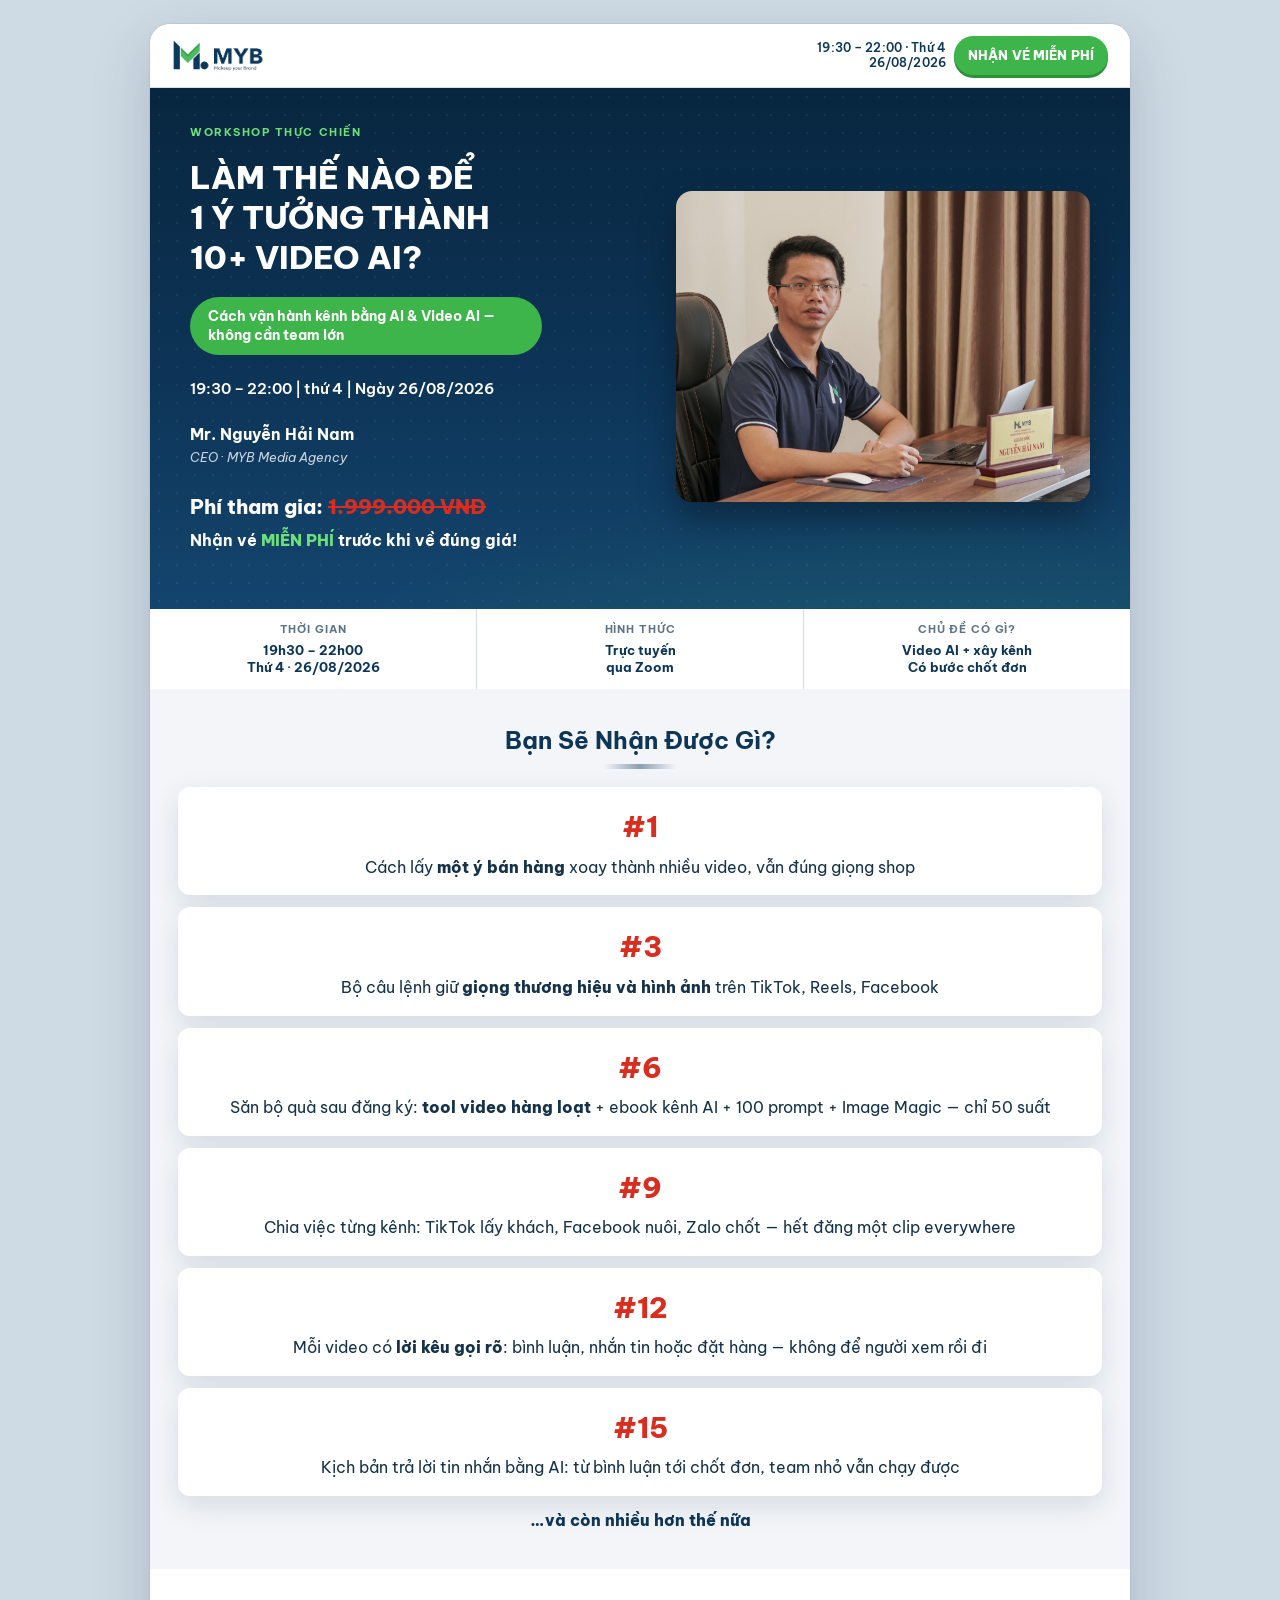
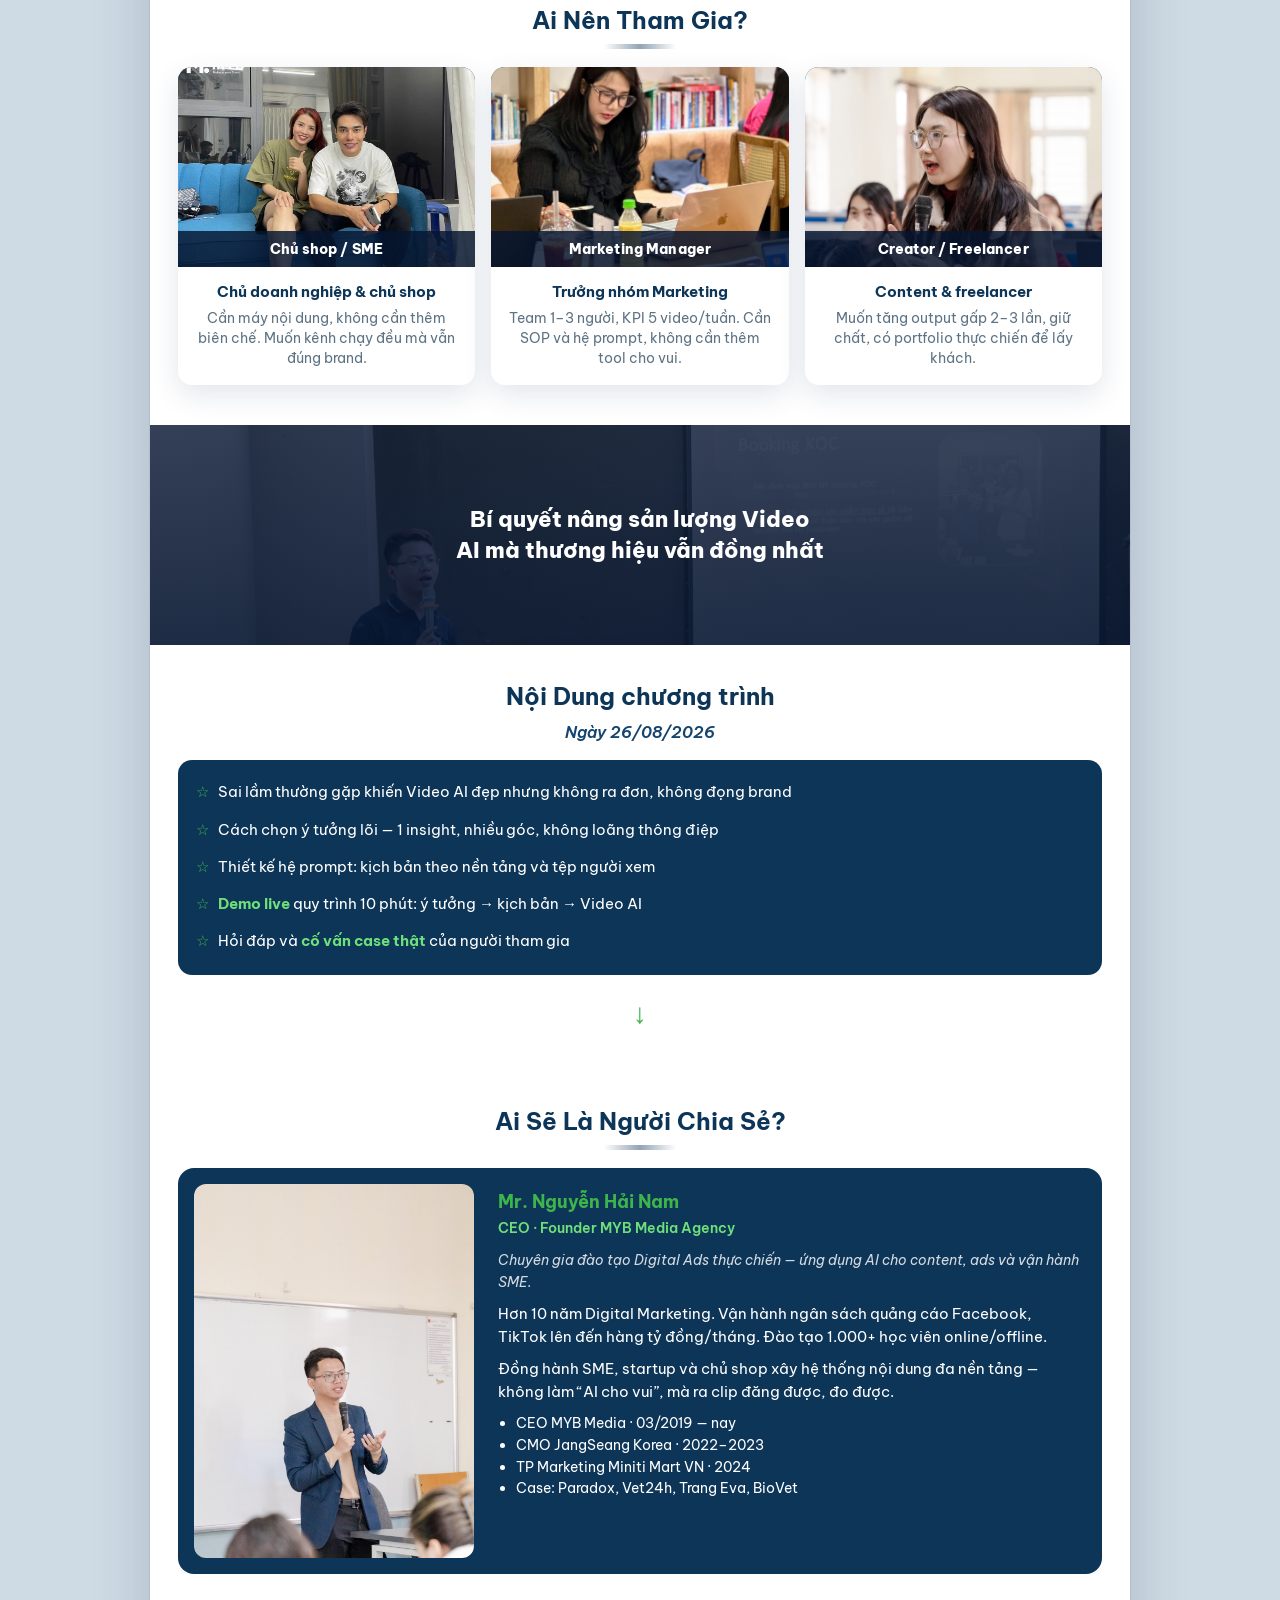
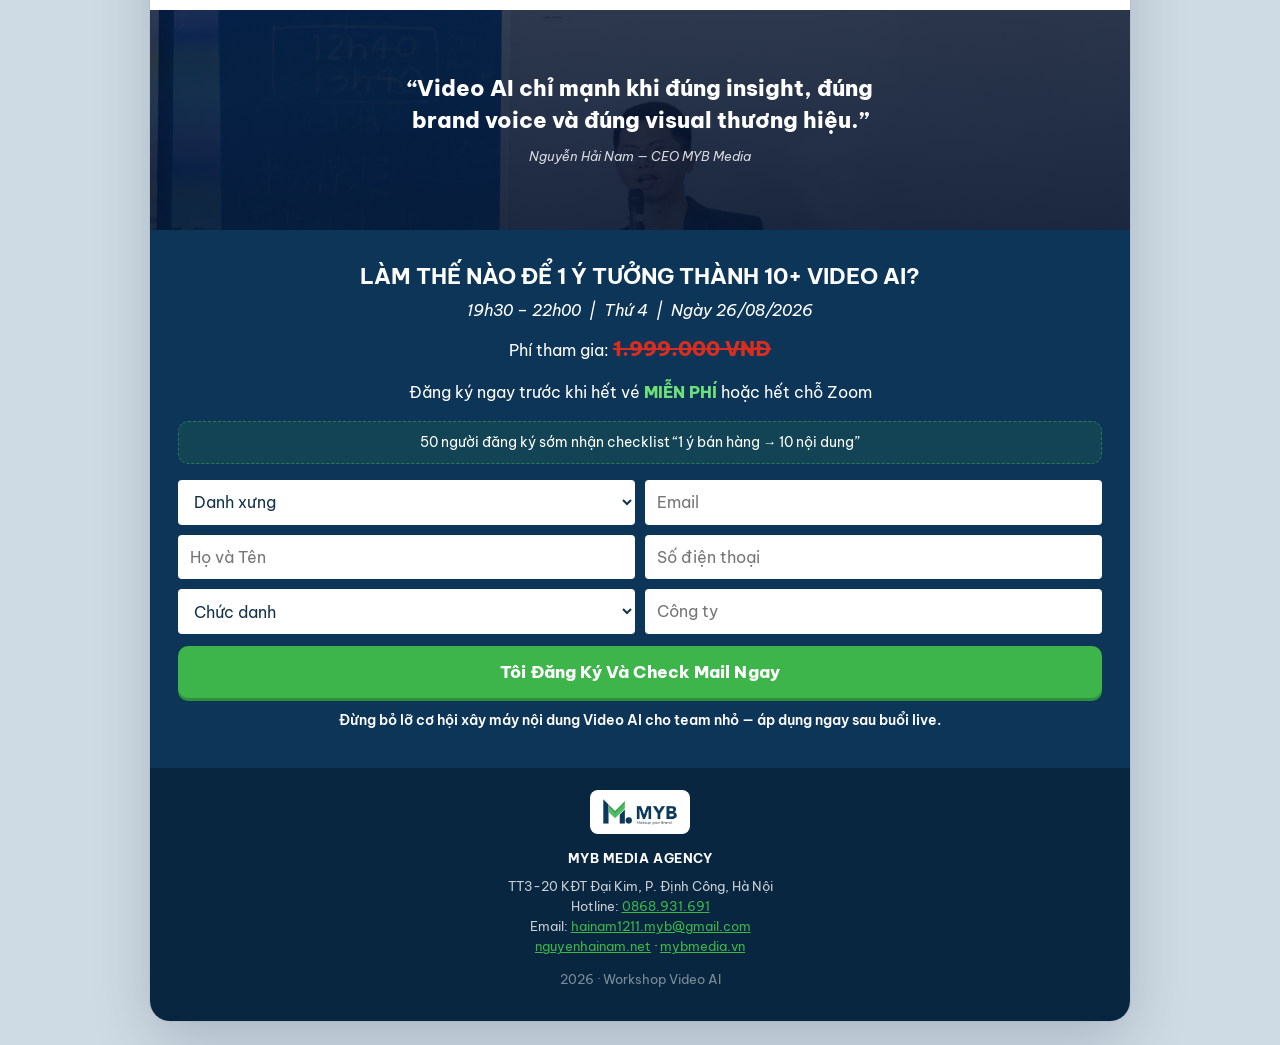
==== index.html @ 50f76236 "feat: landing workshop Video AI MYB và trang ưu đãi 4 món quà Phễu đăng ký Zoom 26/08, OTO 295k/VIP " ====
<!DOCTYPE html>
<html lang="vi">
<head>
  <meta charset="UTF-8" />
  <meta name="viewport" content="width=device-width, initial-scale=1, viewport-fit=cover" />
  <title>Làm thế nào để 1 ý tưởng thành 10+ Video AI?</title>
  <meta name="description" content="Workshop miễn phí 26/08/2026 — Nhân bản ý tưởng, vận hành kênh bằng AI & Video AI cùng Nguyễn Hải Nam, CEO MYB Media." />
  <link rel="preconnect" href="https://fonts.googleapis.com" />
  <link rel="preconnect" href="https://fonts.gstatic.com" crossorigin />
  <link href="https://fonts.googleapis.com/css2?family=Be+Vietnam+Pro:ital,wght@0,400;0,600;0,700;0,800;1,400;1,600&display=swap" rel="stylesheet" />
  <link rel="icon" href="assets/favicon-32.png" type="image/png" sizes="32x32" />
  <link rel="icon" href="assets/favicon-192.png" type="image/png" sizes="192x192" />
  <link rel="apple-touch-icon" href="assets/apple-touch-icon.png" />
  <link rel="stylesheet" href="css/styles.css" />
</head>
<body>
  <div class="page">
    <header class="sticky">
      <a class="logo" href="index.html">
        <img src="assets/logo-myb.png" alt="MYB Media — Makeup your Brand" width="186" height="68" />
      </a>
      <div class="topbar-meta">
        <div class="sticky-time">19:30 – 22:00 · Thứ 4<br />26/08/2026</div>
        <a class="btn btn-cta" href="#dang-ky">NHẬN VÉ MIỄN PHÍ</a>
      </div>
    </header>

    <section class="hero">
      <div class="brand">
        <p class="eyebrow">Workshop thực chiến</p>
      </div>
      <h1>LÀM THẾ NÀO ĐỂ 1 Ý TƯỞNG THÀNH 10+ VIDEO AI?</h1>
      <p class="hero-sub">Cách vận hành kênh bằng AI &amp; Video AI — không cần team lớn</p>
      <p class="hero-date">19:30 – 22:00 | thứ 4 | Ngày 26/08/2026</p>
      <figure class="hero-photo">
        <img src="assets/nam-desk.jpg" alt="Nguyễn Hải Nam — CEO MYB Media tại bàn làm việc" width="800" height="533" />
      </figure>
      <p class="hero-name">
        <strong>Mr. Nguyễn Hải Nam</strong>
        <span>CEO · MYB Media Agency</span>
      </p>
      <div class="price-block">
        <div class="label">Phí tham gia: <span class="price-old">1.999.000 VNĐ</span></div>
        <p class="price-note">Nhận vé <span class="blink">miễn phí</span> trước khi về đúng giá!</p>
      </div>
    </section>

    <section class="meta">
      <article>
        <h3>THỜI GIAN</h3>
        <p>19h30 – 22h00<br />Thứ 4 · 26/08/2026</p>
      </article>
      <article>
        <h3>HÌNH THỨC</h3>
        <p>Trực tuyến<br />qua Zoom</p>
      </article>
      <article>
        <h3>CHỦ ĐỀ CÓ GÌ?</h3>
        <p>Video AI + xây kênh<br />Có bước chốt đơn</p>
      </article>
    </section>

    <section class="section benefits">
      <h2>Bạn Sẽ Nhận Được Gì?</h2>
      <div class="underline"></div>

      <article class="benefit">
        <div class="num">#1</div>
        <p>Cách lấy <b>một ý bán hàng</b> xoay thành nhiều video, vẫn đúng giọng shop</p>
      </article>
      <article class="benefit">
        <div class="num">#3</div>
        <p>Bộ câu lệnh giữ <b>giọng thương hiệu và hình ảnh</b> trên TikTok, Reels, Facebook</p>
      </article>
      <article class="benefit">
        <div class="num">#6</div>
        <p>Săn bộ quà sau đăng ký: <b>tool video hàng loạt</b> + ebook kênh AI + 100 prompt + Image Magic — chỉ 50 suất</p>
      </article>
      <article class="benefit">
        <div class="num">#9</div>
        <p>Chia việc từng kênh: TikTok lấy khách, Facebook nuôi, Zalo chốt — hết đăng một clip everywhere</p>
      </article>
      <article class="benefit">
        <div class="num">#12</div>
        <p>Mỗi video có <b>lời kêu gọi rõ</b>: bình luận, nhắn tin hoặc đặt hàng — không để người xem rồi đi</p>
      </article>
      <article class="benefit">
        <div class="num">#15</div>
        <p>Kịch bản trả lời tin nhắn bằng AI: từ bình luận tới chốt đơn, team nhỏ vẫn chạy được</p>
      </article>
      <span class="more-tag">…và còn nhiều hơn thế nữa</span>
    </section>

    <section class="section">
      <h2>Ai Nên Tham Gia?</h2>
      <div class="underline"></div>

      <div class="who-grid">
        <article class="who-card">
          <figure class="who-visual sme">
            <img src="assets/who-sme.jpg" alt="Chủ shop, chủ thương hiệu đồng hành cùng MYB" width="1124" height="749" loading="lazy" />
            <figcaption>Chủ shop / SME</figcaption>
          </figure>
          <h3>Chủ doanh nghiệp &amp; chủ shop</h3>
          <p>Cần máy nội dung, không cần thêm biên chế. Muốn kênh chạy đều mà vẫn đúng brand.</p>
        </article>
        <article class="who-card">
          <figure class="who-visual mkt">
            <img src="assets/who-manager.jpg" alt="Marketing manager làm việc trên chiến dịch Digital" width="1400" height="933" loading="lazy" />
            <figcaption>Marketing Manager</figcaption>
          </figure>
          <h3>Trưởng nhóm Marketing</h3>
          <p>Team 1–3 người, KPI 5 video/tuần. Cần SOP và hệ prompt, không cần thêm tool cho vui.</p>
        </article>
        <article class="who-card">
          <figure class="who-visual creator">
            <img src="assets/who-creator.jpg" alt="Content creator thuyết trình và dựng nội dung" width="1365" height="910" loading="lazy" />
            <figcaption>Creator / Freelancer</figcaption>
          </figure>
          <h3>Content &amp; freelancer</h3>
          <p>Muốn tăng output gấp 2–3 lần, giữ chất, có portfolio thực chiến để lấy khách.</p>
        </article>
      </div>
    </section>

    <aside class="banner-mid">
      <img src="assets/nam-event.jpg" alt="" aria-hidden="true" loading="lazy" />
      <div class="banner-mid-copy">
        <p>Bí quyết nâng sản lượng Video AI mà thương hiệu vẫn đồng nhất</p>
      </div>
    </aside>

    <section class="section">
      <h2>Nội Dung chương trình</h2>
      <p class="agenda-date">Ngày 26/08/2026</p>
      <ul class="agenda-box">
        <li>Sai lầm thường gặp khiến Video AI đẹp nhưng không ra đơn, không đọng brand</li>
        <li>Cách chọn ý tưởng lõi — 1 insight, nhiều góc, không loãng thông điệp</li>
        <li>Thiết kế hệ prompt: kịch bản theo nền tảng và tệp người xem</li>
        <li><b>Demo live</b> quy trình 10 phút: ý tưởng → kịch bản → Video AI</li>
        <li>Hỏi đáp và <b>cố vấn case thật</b> của người tham gia</li>
      </ul>
      <div class="arrow-down">↓</div>
    </section>

    <section class="section">
      <h2>Ai Sẽ Là Người Chia Sẻ?</h2>
      <div class="underline"></div>
      <article class="speaker-card">
        <figure class="speaker-photo">
          <img src="assets/nam-teach.jpg" alt="Nguyễn Hải Nam giảng dạy Digital Marketing và Video AI" width="800" height="1200" loading="lazy" />
        </figure>
        <div class="speaker-body">
        <h3>Mr. Nguyễn Hải Nam</h3>
        <p class="role">CEO · Founder MYB Media Agency</p>
        <p class="note">Chuyên gia đào tạo Digital Ads thực chiến — ứng dụng AI cho content, ads và vận hành SME.</p>
        <p>Hơn 10 năm Digital Marketing. Vận hành ngân sách quảng cáo Facebook, TikTok lên đến hàng tỷ đồng/tháng. Đào tạo 1.000+ học viên online/offline.</p>
        <p>Đồng hành SME, startup và chủ shop xây hệ thống nội dung đa nền tảng — không làm “AI cho vui”, mà ra clip đăng được, đo được.</p>
        <ul>
          <li>CEO MYB Media · 03/2019 — nay</li>
          <li>CMO JangSeang Korea · 2022–2023</li>
          <li>TP Marketing Miniti Mart VN · 2024</li>
          <li>Case: Paradox, Vet24h, Trang Eva, BioVet</li>
        </ul>
        </div>
      </article>
    </section>

    <blockquote class="quote">
      <img src="assets/nam-class.jpg" alt="" aria-hidden="true" loading="lazy" />
      <div class="quote-copy">
        <p>“Video AI chỉ mạnh khi đúng insight, đúng brand voice và đúng visual thương hiệu.”</p>
        <cite>Nguyễn Hải Nam — CEO MYB Media</cite>
      </div>
    </blockquote>

    <section class="form-wrap" id="dang-ky">
      <h2>LÀM THẾ NÀO ĐỂ 1 Ý TƯỞNG THÀNH 10+ VIDEO AI?</h2>
      <p class="when">19h30 – 22h00 &nbsp;|&nbsp; Thứ 4 &nbsp;|&nbsp; Ngày 26/08/2026</p>
      <div class="label">Phí tham gia: <span class="price-old">1.999.000 VNĐ</span></div>
      <p>Đăng ký ngay trước khi hết vé <span class="blink">miễn phí</span> hoặc hết chỗ Zoom</p>
      <p class="gift-50">50 người đăng ký sớm nhận checklist “1 ý bán hàng → 10 nội dung”</p>

      <form data-register>
        <div class="err" role="alert"></div>
        <div class="form-grid">
          <select class="field" name="title" required>
            <option value="" selected disabled>Danh xưng</option>
            <option>Anh</option>
            <option>Chị</option>
          </select>
          <input class="field" type="email" name="email" placeholder="Email" required autocomplete="email" />
          <input class="field" type="text" name="name" placeholder="Họ và Tên" required autocomplete="name" />
          <input class="field" type="tel" name="phone" placeholder="Số điện thoại" required autocomplete="tel" inputmode="tel" />
          <select class="field" name="role" required>
            <option value="" selected disabled>Chức danh</option>
            <option>CEO / Ban lãnh đạo</option>
            <option>Chủ doanh nghiệp / chủ shop</option>
            <option>Marketing Manager</option>
            <option>Content Creator</option>
            <option>Freelancer</option>
            <option>Khác</option>
          </select>
          <input class="field" type="text" name="company" placeholder="Công ty" />
        </div>
        <button class="btn btn-cta btn-wide" type="submit">Tôi Đăng Ký Và Check Mail Ngay</button>
      </form>
      <p class="form-note">Đừng bỏ lỡ cơ hội xây máy nội dung Video AI cho team nhỏ — áp dụng ngay sau buổi live.</p>
    </section>

    <footer class="footer">
      <a class="logo" href="https://mybmedia.vn" target="_blank" rel="noreferrer">
        <img src="assets/logo-myb.png" alt="MYB Media" width="168" height="62" />
      </a>
      <strong>MYB MEDIA AGENCY</strong>
      TT3-20 KĐT Đại Kim, P. Định Công, Hà Nội<br />
      Hotline: <a href="tel:0868931691">0868.931.691</a><br />
      Email: <a href="mailto:hainam1211.myb@gmail.com">hainam1211.myb@gmail.com</a><br />
      <a href="https://nguyenhainam.net/vi/" target="_blank" rel="noreferrer">nguyenhainam.net</a>
      ·
      <a href="https://mybmedia.vn" target="_blank" rel="noreferrer">mybmedia.vn</a>
      <p style="margin:12px 0 0;opacity:.6">2026 · Workshop Video AI</p>
    </footer>
  </div>

  <div class="toast-stack" aria-live="polite"></div>
  <script src="js/app.js"></script>
</body>
</html>
---- css/styles.css ----
:root {
  --navy: #0d3558;
  --navy-2: #14456e;
  --navy-deep: #08263f;
  --green: #3db54a;
  --green-2: #34a043;
  --accent: #3db54a;
  --gold: #3db54a;
  --gold-2: #6ee07a;
  --cta: #3db54a;
  --cta-press: #2e8f3b;
  --red: #d92d20;
  --ink: #14324a;
  --muted: #5e7384;
  --paper: #f3f6f8;
  --white: #fff;
  --line: #d5e0e8;
  --orange: #3db54a;
  --ok: #2f9a3c;
  --shadow: 0 10px 28px rgba(13, 53, 88, 0.12);
  --radius: 16px;
  --sticky-h: 64px;
}

*,
*::before,
*::after { box-sizing: border-box; }

html { scroll-behavior: smooth; }

body {
  margin: 0;
  font-family: "Be Vietnam Pro", "Helvetica Neue", Arial, sans-serif;
  color: var(--ink);
  background: #dce6ed;
  line-height: 1.55;
  -webkit-font-smoothing: antialiased;
}

img { max-width: 100%; display: block; }
button, input, select { font: inherit; }
a { color: inherit; }

.page {
  width: min(430px, 100%);
  margin: 0 auto;
  background: var(--white);
  min-height: 100dvh;
  position: relative;
  box-shadow: 0 0 0 1px rgba(10, 33, 72, 0.06), 0 20px 60px rgba(6, 21, 48, 0.18);
  overflow: clip;
}

/* Sticky / brand bar */
.sticky {
  position: sticky;
  top: 0;
  z-index: 50;
  min-height: var(--sticky-h);
  background: var(--white);
  color: var(--navy);
  display: flex;
  align-items: center;
  justify-content: space-between;
  gap: 10px;
  padding: 8px 12px;
  border-bottom: 1px solid var(--line);
  box-shadow: 0 6px 18px rgba(13, 53, 88, 0.08);
}

.logo {
  display: flex;
  align-items: center;
  flex: 0 0 auto;
  line-height: 0;
}

.logo img {
  height: 28px;
  width: auto;
  max-width: 148px;
  object-fit: contain;
  object-position: left center;
}

.topbar-meta {
  display: flex;
  align-items: center;
  gap: 8px;
  min-width: 0;
}

.sticky-time {
  font-size: 11px;
  font-weight: 600;
  letter-spacing: 0.01em;
  line-height: 1.25;
  color: var(--muted);
  text-align: right;
}

.sticky .btn {
  flex: 0 0 auto;
  padding: 8px 12px;
  font-size: 11px;
  border-radius: 999px;
  white-space: nowrap;
}

/* Buttons */
.btn {
  display: inline-flex;
  align-items: center;
  justify-content: center;
  gap: 6px;
  border: 0;
  cursor: pointer;
  text-decoration: none;
  font-weight: 800;
  letter-spacing: 0.01em;
  border-radius: 10px;
  transition: transform 0.15s ease, background 0.15s ease, box-shadow 0.15s ease;
}

.btn:active { transform: scale(0.98); }

.btn-cta {
  background: var(--cta);
  color: #fff;
  box-shadow: 0 3px 0 var(--cta-press);
}

.btn-cta:hover { background: #48c455; }

.btn-wide {
  width: 100%;
  min-height: 52px;
  font-size: 17px;
  padding: 12px 16px;
}

.btn-ghost {
  background: transparent;
  color: var(--navy);
  text-decoration: underline;
  font-weight: 600;
  font-size: 14px;
}

/* Hero */
.hero {
  background:
    radial-gradient(120% 80% at 80% 120%, rgba(61, 181, 74, 0.18), transparent 55%),
    linear-gradient(180deg, var(--navy-deep) 0%, var(--navy) 58%, var(--navy-2) 100%);
  color: var(--white);
  text-align: center;
  padding: 22px 18px 28px;
  position: relative;
  overflow: hidden;
}

.hero::after {
  content: "";
  position: absolute;
  inset: 0;
  background-image: radial-gradient(rgba(255, 255, 255, 0.05) 1px, transparent 1px);
  background-size: 18px 18px;
  pointer-events: none;
}

.hero > * { position: relative; z-index: 1; }

.brand {
  display: flex;
  flex-direction: column;
  align-items: center;
  gap: 2px;
  margin-bottom: 14px;
}

.eyebrow {
  margin: 0;
  font-size: 11px;
  font-weight: 700;
  letter-spacing: 0.14em;
  text-transform: uppercase;
  color: var(--gold-2);
}

.hero h1 {
  margin: 0 0 12px;
  font-size: 26px;
  line-height: 1.25;
  font-weight: 800;
  color: var(--white);
  text-wrap: balance;
}

.hero-sub {
  display: inline-block;
  background: var(--green);
  color: #fff;
  font-weight: 700;
  font-size: 14px;
  line-height: 1.35;
  padding: 10px 18px;
  border-radius: 999px;
  margin: 0 0 14px;
  max-width: 22rem;
}

.hero-date {
  margin: 0 0 8px;
  font-weight: 600;
  font-size: 15px;
}

.hero-photo {
  width: min(340px, 92%);
  margin: 14px auto 0;
  border-radius: 16px;
  overflow: hidden;
  box-shadow: 0 18px 36px rgba(0, 0, 0, 0.35);
  background: #081526;
}

.hero-photo img {
  width: 100%;
  height: auto;
  aspect-ratio: 3 / 2;
  object-fit: cover;
  object-position: 50% 18%;
  display: block;
}

.hero-name {
  margin: 6px 0 0;
  font-size: 15px;
}

.hero-name strong { display: block; font-size: 16px; }

.hero-name span {
  display: block;
  font-size: 13px;
  font-style: italic;
  color: rgba(255, 255, 255, 0.78);
}

.price-block { margin-top: 16px; }

.price-block .label {
  font-size: 20px;
  font-weight: 800;
}

.price-old {
  color: var(--red);
  text-decoration: line-through;
  text-decoration-thickness: 2px;
}

.price-note {
  margin: 6px 0 0;
  font-size: 16px;
  font-weight: 700;
}

.blink {
  color: var(--gold-2);
  font-weight: 800;
  text-transform: uppercase;
  animation: blink 1.1s step-end infinite;
}

@media (prefers-reduced-motion: reduce) {
  .blink { animation: none; text-decoration: underline; }
}

@keyframes blink {
  0%, 100% { opacity: 1; }
  50% { opacity: 0.12; }
}

/* Meta 3 cols */
.meta {
  display: grid;
  grid-template-columns: 1fr 1fr 1fr;
  gap: 1px;
  background: #d5dbe6;
}

.meta article {
  background: var(--white);
  padding: 12px 8px;
  text-align: center;
}

.meta h3 {
  margin: 0 0 4px;
  font-size: 11px;
  letter-spacing: 0.08em;
  color: var(--muted);
}

.meta p {
  margin: 0;
  font-size: 13px;
  font-weight: 700;
  line-height: 1.35;
  color: var(--navy);
}

/* Sections */
.section { padding: 28px 18px; }

.section h2 {
  margin: 0 0 8px;
  text-align: center;
  color: var(--navy);
  font-size: 24px;
  line-height: 1.3;
}

.section .underline {
  width: 72px;
  height: 5px;
  margin: 0 auto 18px;
  background: linear-gradient(90deg, transparent, var(--navy), transparent);
  border-radius: 99px;
  opacity: 0.45;
}

/* Benefits */
.benefits { background: #f3f5f8; }

.benefit {
  background: var(--white);
  border-radius: 12px;
  box-shadow: var(--shadow);
  padding: 18px 16px 16px;
  margin: 0 0 12px;
  text-align: center;
}

.benefit .num {
  color: var(--red);
  font-size: 28px;
  font-weight: 800;
  margin: 0 0 6px;
}

.benefit p {
  margin: 0;
  font-size: 16px;
  color: var(--ink);
}

.benefit b { font-weight: 800; }

.more-tag {
  display: block;
  text-align: center;
  font-weight: 800;
  color: var(--navy);
  margin-top: 8px;
}

/* Who */
.who-grid {
  display: grid;
  gap: 14px;
}

.who-card {
  background: var(--white);
  border-radius: 14px;
  overflow: hidden;
  box-shadow: var(--shadow);
  display: flex;
  flex-direction: column;
  min-height: 100%;
}

.who-visual {
  position: relative;
  margin: 0;
  height: 188px;
  flex: 0 0 188px;
  background: var(--navy);
}

.who-visual img {
  width: 100%;
  height: 100%;
  object-fit: cover;
}

.who-visual.sme img { object-position: center 46%; }
.who-visual.mkt img { object-position: center 28%; }
.who-visual.creator img { object-position: center 36%; }

.who-visual figcaption {
  position: absolute;
  left: 0;
  right: 0;
  bottom: 0;
  margin: 0;
  padding: 10px 10px 9px;
  background: rgba(6, 21, 48, 0.82);
  color: var(--white);
  font-weight: 800;
  font-size: 14px;
  text-align: center;
  line-height: 1.2;
  letter-spacing: 0.01em;
}

.who-card h3 {
  margin: 0;
  padding: 12px 14px 4px;
  text-align: center;
  font-size: 16px;
  line-height: 1.3;
  color: var(--navy);
  min-height: 2.7em;
  display: flex;
  align-items: center;
  justify-content: center;
}

.who-card p {
  margin: 0;
  padding: 0 14px 16px;
  text-align: center;
  color: var(--muted);
  font-size: 13.5px;
  line-height: 1.5;
  flex: 1;
}

.banner-mid {
  position: relative;
  margin: 4px 0 0;
  min-height: 168px;
  overflow: hidden;
  background: var(--navy-deep);
}

.banner-mid img {
  position: absolute;
  inset: 0;
  width: 100%;
  height: 100%;
  object-fit: cover;
  object-position: center 30%;
  filter: saturate(0.85);
}

.banner-mid-copy {
  position: relative;
  z-index: 1;
  display: flex;
  align-items: center;
  justify-content: center;
  min-height: 168px;
  padding: 28px 22px;
  background: linear-gradient(180deg, rgba(6, 21, 48, 0.78), rgba(6, 21, 48, 0.88));
}

.banner-mid-copy p {
  margin: 0;
  color: var(--white);
  text-align: center;
  font-weight: 800;
  font-size: 18px;
  line-height: 1.4;
  text-wrap: balance;
  max-width: 28rem;
}

/* Agenda */
.agenda-box {
  background: var(--navy);
  color: var(--white);
  border-radius: 14px;
  padding: 20px 18px 8px;
}

.agenda-box li {
  list-style: none;
  margin: 0 0 14px;
  padding-left: 22px;
  position: relative;
  font-size: 15px;
}

.agenda-box li::before {
  content: "☆";
  position: absolute;
  left: 0;
  color: var(--gold);
}

.agenda-box b { color: var(--gold-2); }

.agenda-date {
  text-align: center;
  font-style: italic;
  color: var(--navy-2);
  margin: 0 0 12px;
  font-weight: 600;
}

.arrow-down {
  display: block;
  text-align: center;
  font-size: 28px;
  color: var(--orange);
  margin: 8px 0 0;
}

/* Speaker */
.speaker-card {
  background: var(--navy);
  color: var(--white);
  border-radius: 16px;
  padding: 12px 12px 20px;
  overflow: hidden;
}

.speaker-photo {
  margin: 0 0 12px;
  border-radius: 12px;
  overflow: hidden;
  background: #081526;
}

.speaker-photo img {
  width: 100%;
  height: auto;
  aspect-ratio: 3 / 4;
  object-fit: cover;
  object-position: center 30%;
  display: block;
}

.speaker-body h3 {
  margin: 4px 4px 2px;
  color: var(--gold);
  font-size: 18px;
}

.speaker-card .role {
  margin: 0 4px 10px;
  color: var(--gold-2);
  font-weight: 600;
  font-size: 14px;
}

.speaker-card .note {
  font-style: italic;
  color: rgba(255, 255, 255, 0.82);
  font-size: 14px;
}

.speaker-card p { margin: 0 4px 10px; font-size: 14.5px; line-height: 1.55; }

.speaker-card ul {
  margin: 8px 4px 0;
  padding-left: 18px;
  font-size: 14px;
}

.quote {
  position: relative;
  margin: 0;
  overflow: hidden;
  min-height: 200px;
  background: var(--navy-deep);
  color: var(--gold);
}

.quote > img {
  position: absolute;
  inset: 0;
  width: 100%;
  height: 100%;
  object-fit: cover;
  object-position: center 30%;
}

.quote-copy {
  position: relative;
  z-index: 1;
  padding: 32px 22px;
  min-height: 200px;
  display: flex;
  flex-direction: column;
  justify-content: center;
  text-align: center;
  background: linear-gradient(180deg, rgba(6, 21, 48, 0.82), rgba(6, 21, 48, 0.9));
}

.quote p {
  margin: 0 0 10px;
  font-weight: 800;
  font-size: 17px;
  line-height: 1.45;
  text-wrap: balance;
  color: var(--white);
}

.quote cite {
  font-style: italic;
  font-size: 13px;
  color: rgba(255, 255, 255, 0.82);
}

/* Form wrap */
.form-wrap {
  background: var(--navy);
  color: var(--white);
  padding: 26px 16px 28px;
  text-align: center;
}

.form-wrap h2 {
  color: var(--white);
  font-size: clamp(18px, 5.4vw, 22px);
  margin: 0 0 8px;
  line-height: 1.3;
  text-wrap: balance;
  padding: 0 4px;
}

.form-wrap .when {
  font-style: italic;
  margin: 0 0 10px;
}

.form-wrap .price-old { font-size: 20px; font-weight: 800; }

.form-grid {
  display: grid;
  grid-template-columns: 1fr 1fr;
  gap: 8px;
  margin: 16px 0 12px;
  text-align: left;
}

.form-grid .full { grid-column: 1 / -1; }

.field {
  background: var(--white);
  border: 0;
  border-radius: 4px;
  min-height: 44px;
  padding: 10px 12px;
  width: 100%;
  color: var(--ink);
  font-size: 16px;
}

.field:focus {
  outline: 2px solid var(--gold);
  outline-offset: 1px;
}

.form-note {
  margin: 12px 0 0;
  font-size: 14px;
  font-weight: 600;
}

.gift-50 {
  background: rgba(61, 181, 74, 0.12);
  border: 1px dashed rgba(61, 181, 74, 0.5);
  border-radius: 10px;
  padding: 10px 12px;
  margin: 12px 0 0;
  font-size: 13.5px;
}

/* Footer */
.footer {
  background: var(--navy-deep);
  color: rgba(255, 255, 255, 0.78);
  text-align: center;
  padding: 22px 18px 32px;
  font-size: 13px;
}

.footer .logo {
  justify-content: center;
  margin: 0 auto 14px;
  background: var(--white);
  padding: 8px 12px;
  border-radius: 8px;
  width: fit-content;
}

.footer .logo img {
  height: 28px;
  max-width: 154px;
}

.footer strong {
  display: block;
  color: var(--white);
  margin-bottom: 8px;
  letter-spacing: 0.04em;
}

.footer a { color: var(--gold); }

/* Toast */
.toast-stack {
  position: fixed;
  left: max(12px, calc(50vw - 203px));
  bottom: 16px;
  z-index: 80;
  width: min(260px, calc(100vw - 24px));
  pointer-events: none;
}

.toast {
  display: flex;
  gap: 10px;
  align-items: center;
  background: var(--white);
  color: var(--ink);
  border-radius: 999px;
  padding: 8px 14px 8px 8px;
  box-shadow: 0 10px 30px rgba(0, 0, 0, 0.18);
  margin-top: 8px;
  animation: toastIn 0.35s ease, toastOut 0.35s ease 4.4s forwards;
}

.toast-ava {
  width: 36px;
  height: 36px;
  border-radius: 50%;
  background: var(--navy);
  color: var(--gold);
  display: grid;
  place-items: center;
  font-weight: 800;
  flex: 0 0 auto;
}

.toast b { display: block; font-size: 13px; }
.toast span { display: block; font-size: 11px; color: var(--muted); }

@keyframes toastIn {
  from { opacity: 0; transform: translateY(12px); }
  to { opacity: 1; transform: none; }
}
@keyframes toastOut {
  to { opacity: 0; transform: translateY(8px); }
}

/* ========== OTO ========== */
.ok-banner {
  background: #e8f7ea;
  color: var(--navy-deep);
  padding: 14px 16px;
  font-size: 14.5px;
  font-weight: 600;
  line-height: 1.45;
  border-bottom: 2px solid var(--green);
}

.ok-banner em { font-style: italic; font-weight: 500; }

.brush {
  margin: 18px 16px 8px;
  background: var(--green);
  color: var(--white);
  text-align: center;
  padding: 16px 18px 18px;
  border-radius: 4px 18px 8px 14px;
}

.brush small {
  display: block;
  font-size: 13px;
  letter-spacing: 0.08em;
  font-weight: 800;
}

.brush strong {
  display: block;
  font-size: 16px;
  line-height: 1.35;
  margin-top: 4px;
}

.oto-lead {
  text-align: center;
  padding: 8px 18px 0;
  color: var(--navy);
  font-weight: 800;
  font-size: 20px;
  line-height: 1.35;
}

.timer-pill {
  display: flex;
  align-items: center;
  justify-content: center;
  gap: 8px;
  margin: 14px 28px;
  background: var(--red);
  color: var(--white);
  border-radius: 999px;
  padding: 10px 16px;
  font-weight: 800;
}

.timer-pill b {
  font-variant-numeric: tabular-nums;
  letter-spacing: 0.04em;
}

.stock {
  margin: 0 16px 12px;
  background: #fff4f2;
  border: 1px solid #f0b4ae;
  color: #8a1f16;
  text-align: center;
  font-weight: 700;
  font-size: 14px;
  padding: 10px 12px;
  border-radius: 10px;
}

.help-you {
  text-align: center;
  font-weight: 800;
  margin: 8px 18px 4px;
}

.chip-line {
  text-align: center;
  font-size: 14px;
  color: var(--muted);
  padding: 0 18px 12px;
  line-height: 1.5;
}

.chip-line b { color: var(--navy); }

.block-title {
  display: flex;
  align-items: center;
  gap: 8px;
  padding: 4px 18px 10px;
  font-weight: 800;
  color: var(--navy);
  border-bottom: 2px solid var(--green);
  margin: 0 18px 16px;
}

.product {
  margin: 0 16px 20px;
  background: #f7f8fb;
  border-radius: 16px;
  padding: 14px 14px 16px;
  box-shadow: var(--shadow);
}

.mock {
  position: relative;
  width: min(228px, 72%);
  margin: 0 auto 14px;
  aspect-ratio: 3 / 4;
  border-radius: 10px;
  overflow: hidden;
  box-shadow: 0 16px 30px rgba(10, 33, 72, 0.22);
  background: #081526;
}

.mock img {
  width: 100%;
  height: 100%;
  object-fit: cover;
  display: block;
}

.mock figcaption {
  position: absolute;
  left: 0;
  right: 0;
  bottom: 0;
  padding: 36px 14px 14px;
  background: linear-gradient(180deg, transparent, rgba(6, 21, 48, 0.94));
  color: var(--white);
  font-weight: 800;
  line-height: 1.25;
  text-align: left;
  margin: 0;
}

.mock span {
  display: block;
  font-size: 11px;
  letter-spacing: 0.12em;
  text-transform: uppercase;
  opacity: 0.85;
  margin-bottom: 4px;
}

.mock b { font-size: 17px; display: block; }

.product h3 {
  margin: 0 0 6px;
  font-size: 16px;
  color: var(--navy);
}

.product .worth {
  color: var(--red);
  font-weight: 800;
  margin: 0 0 8px;
}

.product .meta-p {
  font-size: 13px;
  color: var(--muted);
  margin: 0 0 8px;
}

.product p { margin: 0; font-size: 14.5px; }

.stack {
  margin: 8px 16px 18px;
  background: var(--navy);
  color: var(--white);
  border-radius: 16px;
  padding: 18px 16px 8px;
}

.stack h3 {
  margin: 0 0 12px;
  text-align: center;
  color: var(--white);
  font-size: 16px;
}

.stack-row {
  display: flex;
  justify-content: space-between;
  gap: 10px;
  padding: 10px 0;
  border-top: 1px solid rgba(255, 255, 255, 0.12);
  font-size: 14px;
}

.stack-row b { color: var(--gold); font-size: 16px; }

.stack-total {
  text-align: center;
  padding: 12px 0 16px;
}

.stack-total .old {
  color: #ff8a8a;
  text-decoration: line-through;
  font-weight: 800;
  font-size: 20px;
}

.deal {
  margin: 0 16px 18px;
  background: var(--cta);
  color: #fff;
  border-radius: 16px;
  text-align: center;
  padding: 16px 12px 18px;
}

.deal small {
  display: block;
  font-weight: 800;
  letter-spacing: 0.04em;
}

.deal .num {
  font-size: 52px;
  font-weight: 800;
  line-height: 1;
}

.deal .unit { font-weight: 800; }

.checkout {
  margin: 0 16px 20px;
  background: #f4f6fa;
  border-radius: 16px;
  padding: 16px;
}

.checkout h3 {
  margin: 0 0 12px;
  text-align: center;
  color: var(--navy);
}

.packs {
  display: grid;
  gap: 10px;
  margin: 0 0 14px;
}

.pack {
  display: grid;
  grid-template-columns: auto 1fr auto;
  grid-template-areas:
    "radio name price"
    "radio desc desc";
  gap: 2px 10px;
  align-items: start;
  background: var(--white);
  border: 2px solid var(--line);
  border-radius: 12px;
  padding: 12px;
  cursor: pointer;
}

.pack input { grid-area: radio; margin-top: 4px; accent-color: var(--green); }
.pack-name { grid-area: name; font-weight: 800; color: var(--navy); font-size: 15px; }
.pack-price { grid-area: price; font-weight: 800; color: var(--green); }
.pack-desc { grid-area: desc; font-size: 13px; color: var(--muted); line-height: 1.45; }
.pack.is-on,
.pack:has(input:checked) {
  border-color: var(--green);
  box-shadow: 0 0 0 3px rgba(61, 181, 74, 0.15);
}

.pack-vip { background: #f3faf4; }

.sku {
  background: var(--white);
  border-radius: 10px;
  padding: 10px 12px;
  display: flex;
  justify-content: space-between;
  align-items: center;
  margin-bottom: 10px;
  font-size: 14px;
}

.sku .cut {
  color: var(--muted);
  text-decoration: line-through;
  font-size: 12px;
}

.sku b { color: var(--red); }

.paybox {
  background: var(--white);
  border-radius: 10px;
  padding: 12px;
  font-size: 13.5px;
  margin: 10px 0;
  line-height: 1.5;
}

.paybox b { color: var(--navy); }

.totals { font-size: 14px; margin: 8px 0 12px; }

.totals div {
  display: flex;
  justify-content: space-between;
  padding: 4px 0;
}

.faq { padding: 8px 18px 24px; }

.faq h2 { font-size: 22px; }

.faq details {
  background: #f6f7fa;
  border-radius: 10px;
  padding: 10px 12px;
  margin: 0 0 8px;
}

.faq summary {
  font-weight: 800;
  cursor: pointer;
  color: var(--navy);
}

.faq p { margin: 8px 0 0; font-size: 14.5px; }

.exit-zalo {
  display: block;
  text-align: center;
  padding: 8px 28px 24px;
  font-size: 14px;
  color: var(--navy);
}

.warn-once {
  text-align: center;
  color: var(--red);
  font-weight: 800;
  padding: 0 18px 8px;
  font-size: 15px;
}

.success-box {
  display: none;
  margin: 12px 16px 20px;
  background: #eaf8ee;
  border: 1px solid #b7e4c3;
  border-radius: 14px;
  padding: 16px;
}

.success-box.show { display: block; }

.success-box h3 { margin: 0 0 8px; color: var(--ok); }

.success-box a {
  color: var(--navy);
  font-weight: 700;
}

.downloads {
  margin: 10px 0 0;
  padding-left: 18px;
  font-size: 14px;
}

.err {
  color: #fff;
  background: var(--red);
  border-radius: 8px;
  padding: 8px 10px;
  font-size: 13px;
  margin: 0 0 8px;
  display: none;
}

.err.show { display: block; }

@media (min-width: 720px) {
  .page {
    width: min(760px, calc(100% - 32px));
    margin: 24px auto;
    border-radius: 20px;
    overflow: clip;
  }

  .sticky { padding: 10px 22px; }
  .logo img { height: 34px; max-width: 186px; }
  .sticky-time { font-size: 12px; color: var(--navy); }
  .sticky .btn { font-size: 13px; padding: 9px 14px; }

  .section { padding: 36px 28px; }

  .who-grid {
    grid-template-columns: repeat(3, 1fr);
    gap: 16px;
    align-items: stretch;
  }

  .who-visual { height: 176px; flex-basis: 176px; }

  .who-card h3 { font-size: 15px; min-height: 2.7em; }

  .speaker-card {
    display: grid;
    grid-template-columns: 280px 1fr;
    gap: 20px;
    padding: 16px;
    align-items: start;
  }

  .speaker-photo { margin: 0; }

  .speaker-photo img {
    aspect-ratio: 3 / 4;
    object-position: center 16%;
  }

  .form-wrap { padding: 32px 28px 36px; }
  .form-grid { gap: 10px; }
}

@media (min-width: 960px) {
  body { background: #cfdbe4; }

  .page {
    width: min(980px, calc(100% - 48px));
  }

  .hero {
    display: grid;
    grid-template-columns: 1.05fr 0.95fr;
    gap: 8px 28px;
    text-align: left;
    padding: 36px 40px 40px;
    align-items: center;
  }

  .hero .brand,
  .hero h1,
  .hero-sub,
  .hero-date,
  .hero-name,
  .price-block { grid-column: 1; }

  .hero .brand { align-items: flex-start; margin-bottom: 8px; }

  .hero h1 { font-size: 32px; color: var(--white); }

  .hero-photo {
    grid-column: 2;
    grid-row: 1 / span 8;
    width: 100%;
    margin: 0;
    align-self: center;
  }

  .hero-photo img {
    aspect-ratio: 4 / 3;
    object-position: 50% 16%;
  }

  .who-visual { height: 200px; flex-basis: 200px; }

  .banner-mid,
  .quote { min-height: 220px; }

  .banner-mid-copy,
  .quote-copy { min-height: 220px; padding: 36px 48px; }

  .banner-mid-copy p,
  .quote p { font-size: 22px; }

  .toast-stack {
    left: max(16px, calc(50vw - 470px));
  }
}

@media (max-width: 379px) {
  .sticky { padding: 8px; gap: 6px; }
  .logo img { height: 24px; max-width: 118px; }
  .sticky-time { display: none; }
  .sticky .btn { font-size: 10px; padding: 8px 10px; }
  .hero h1 { font-size: 22px; }
  .meta p { font-size: 12px; }
  .form-grid { grid-template-columns: 1fr; }
}
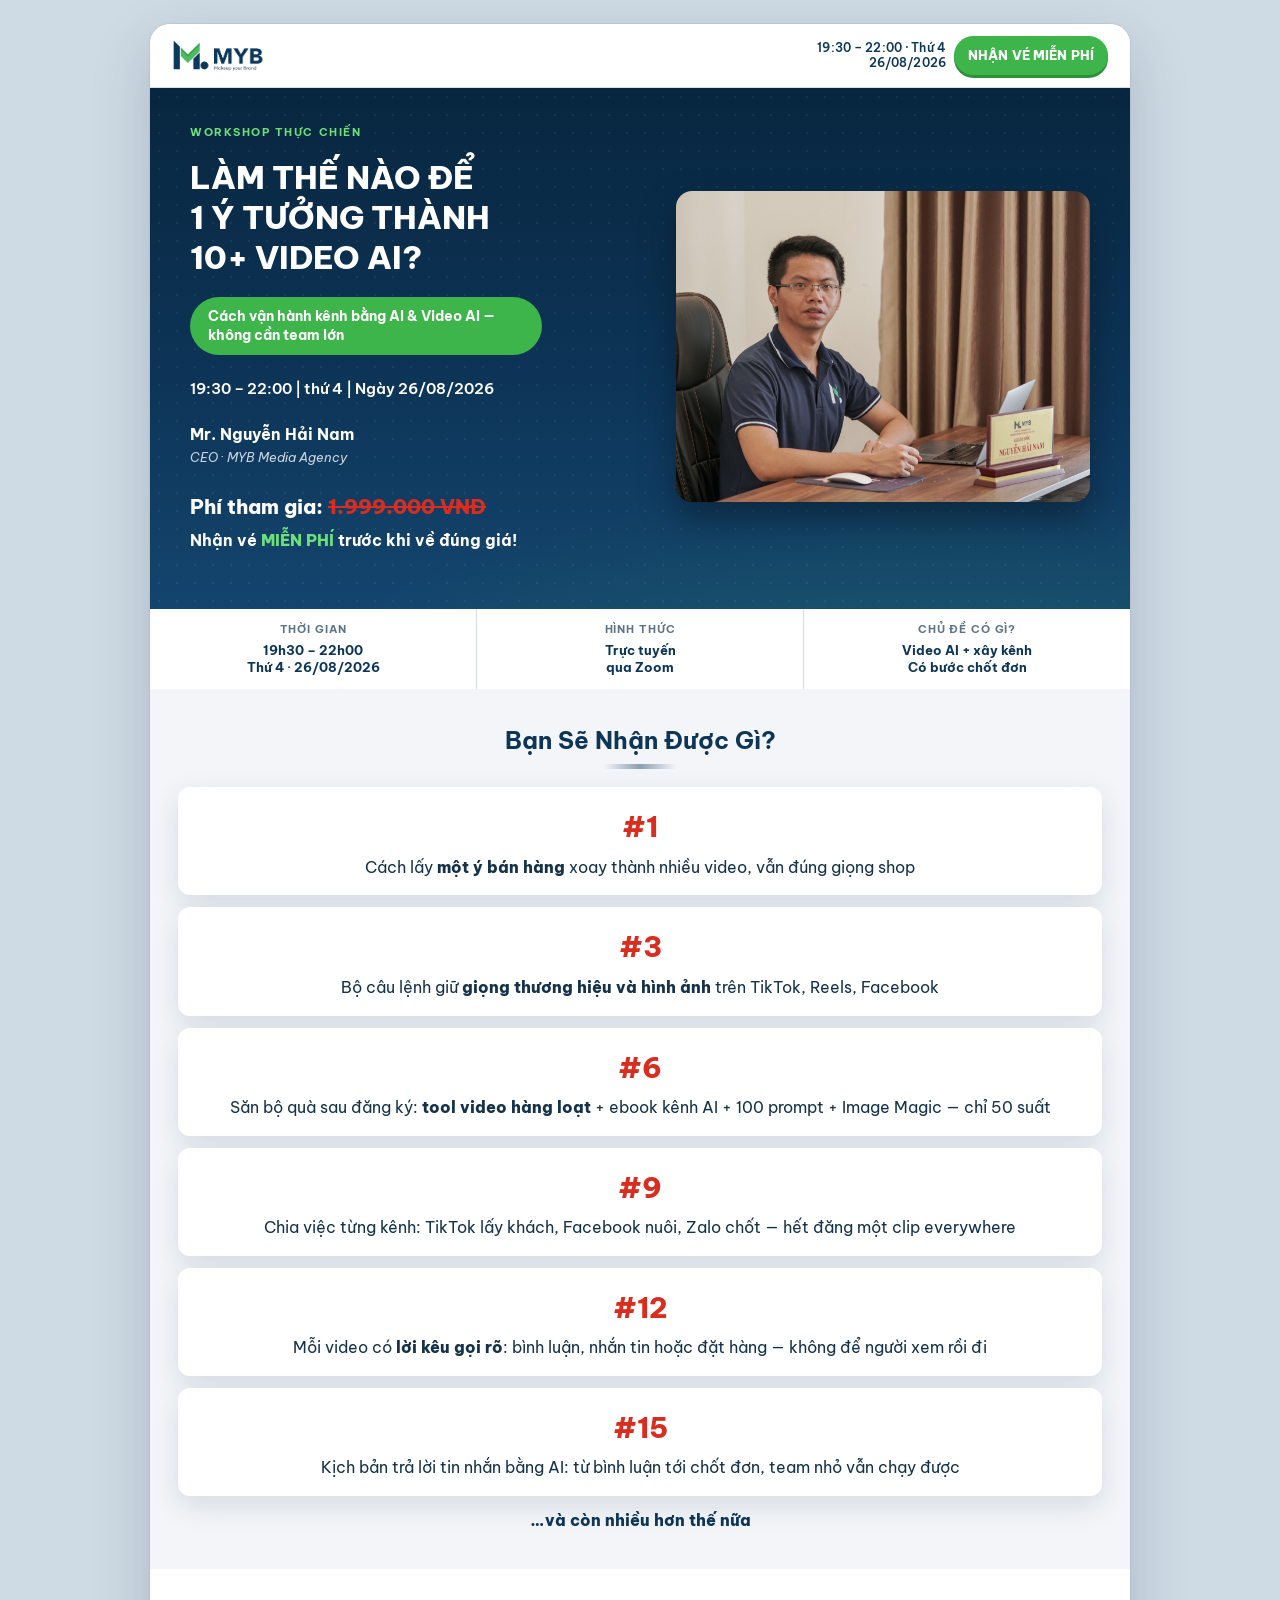
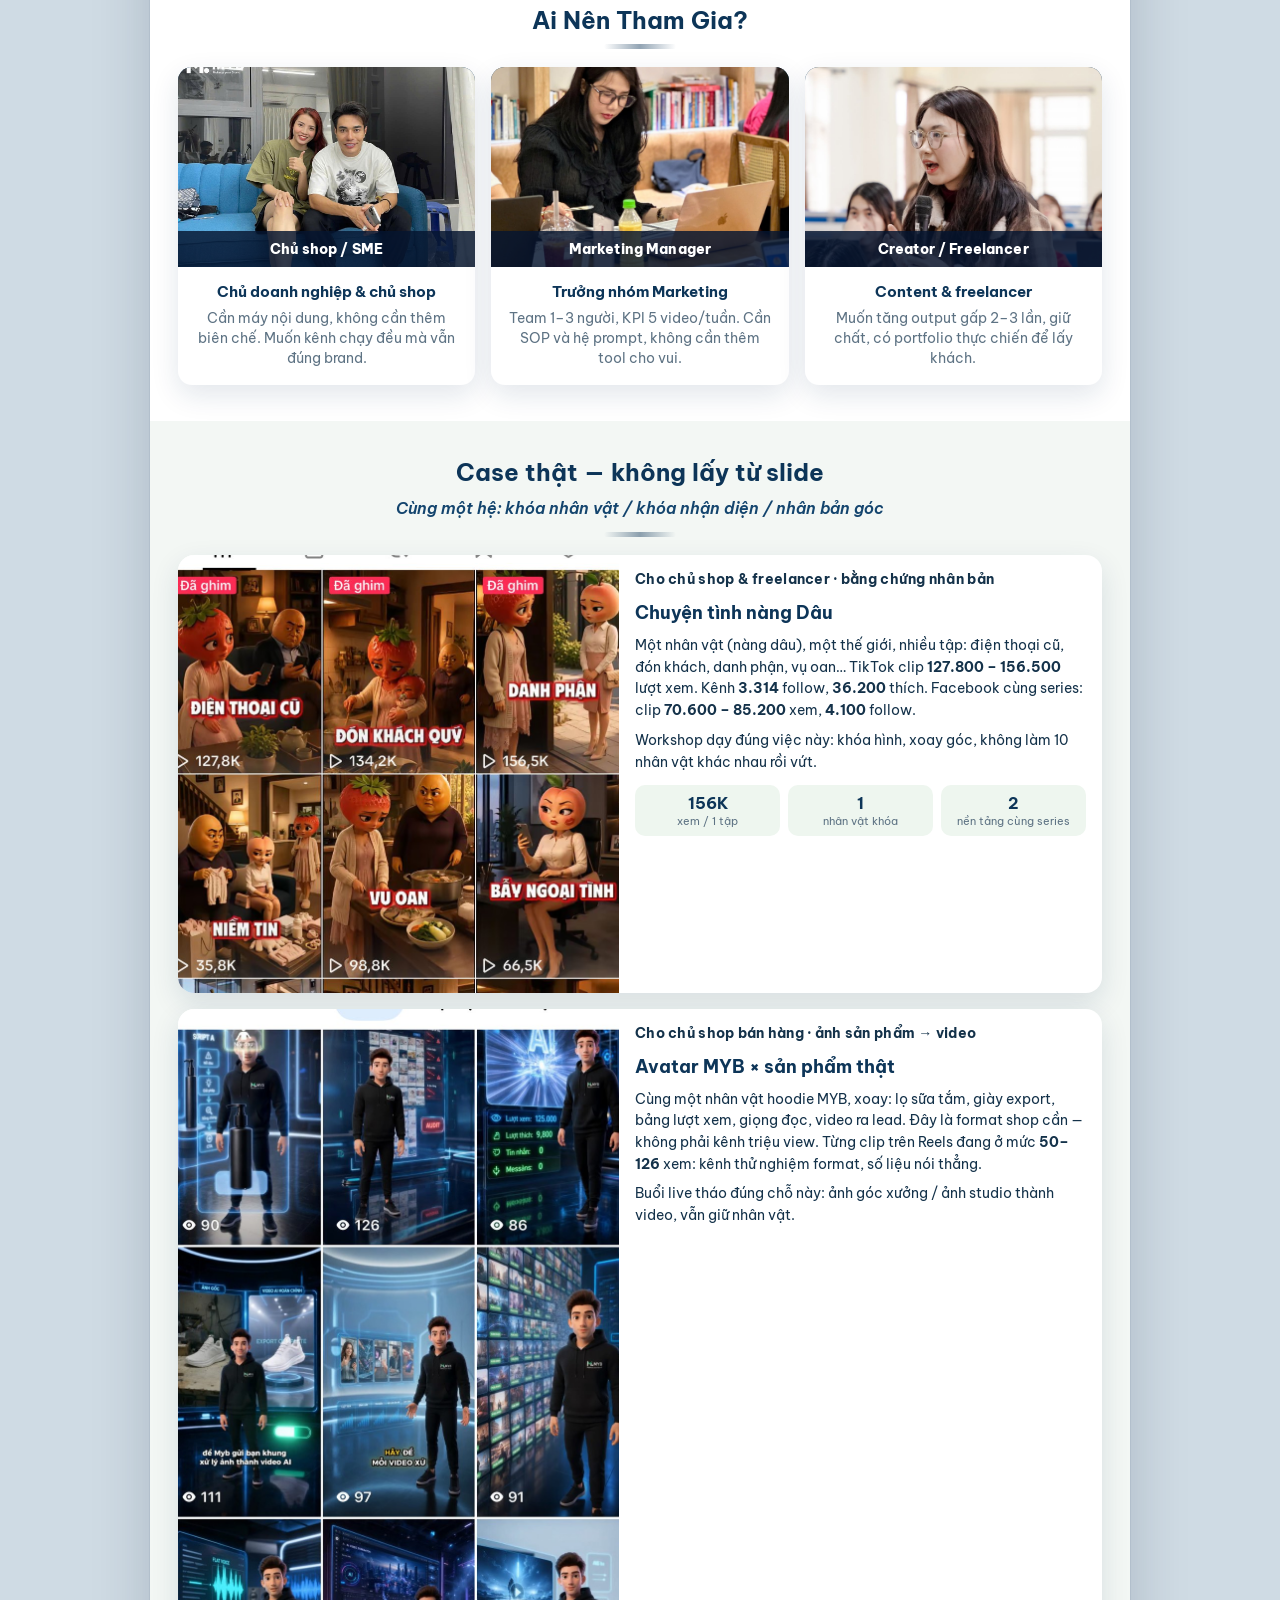
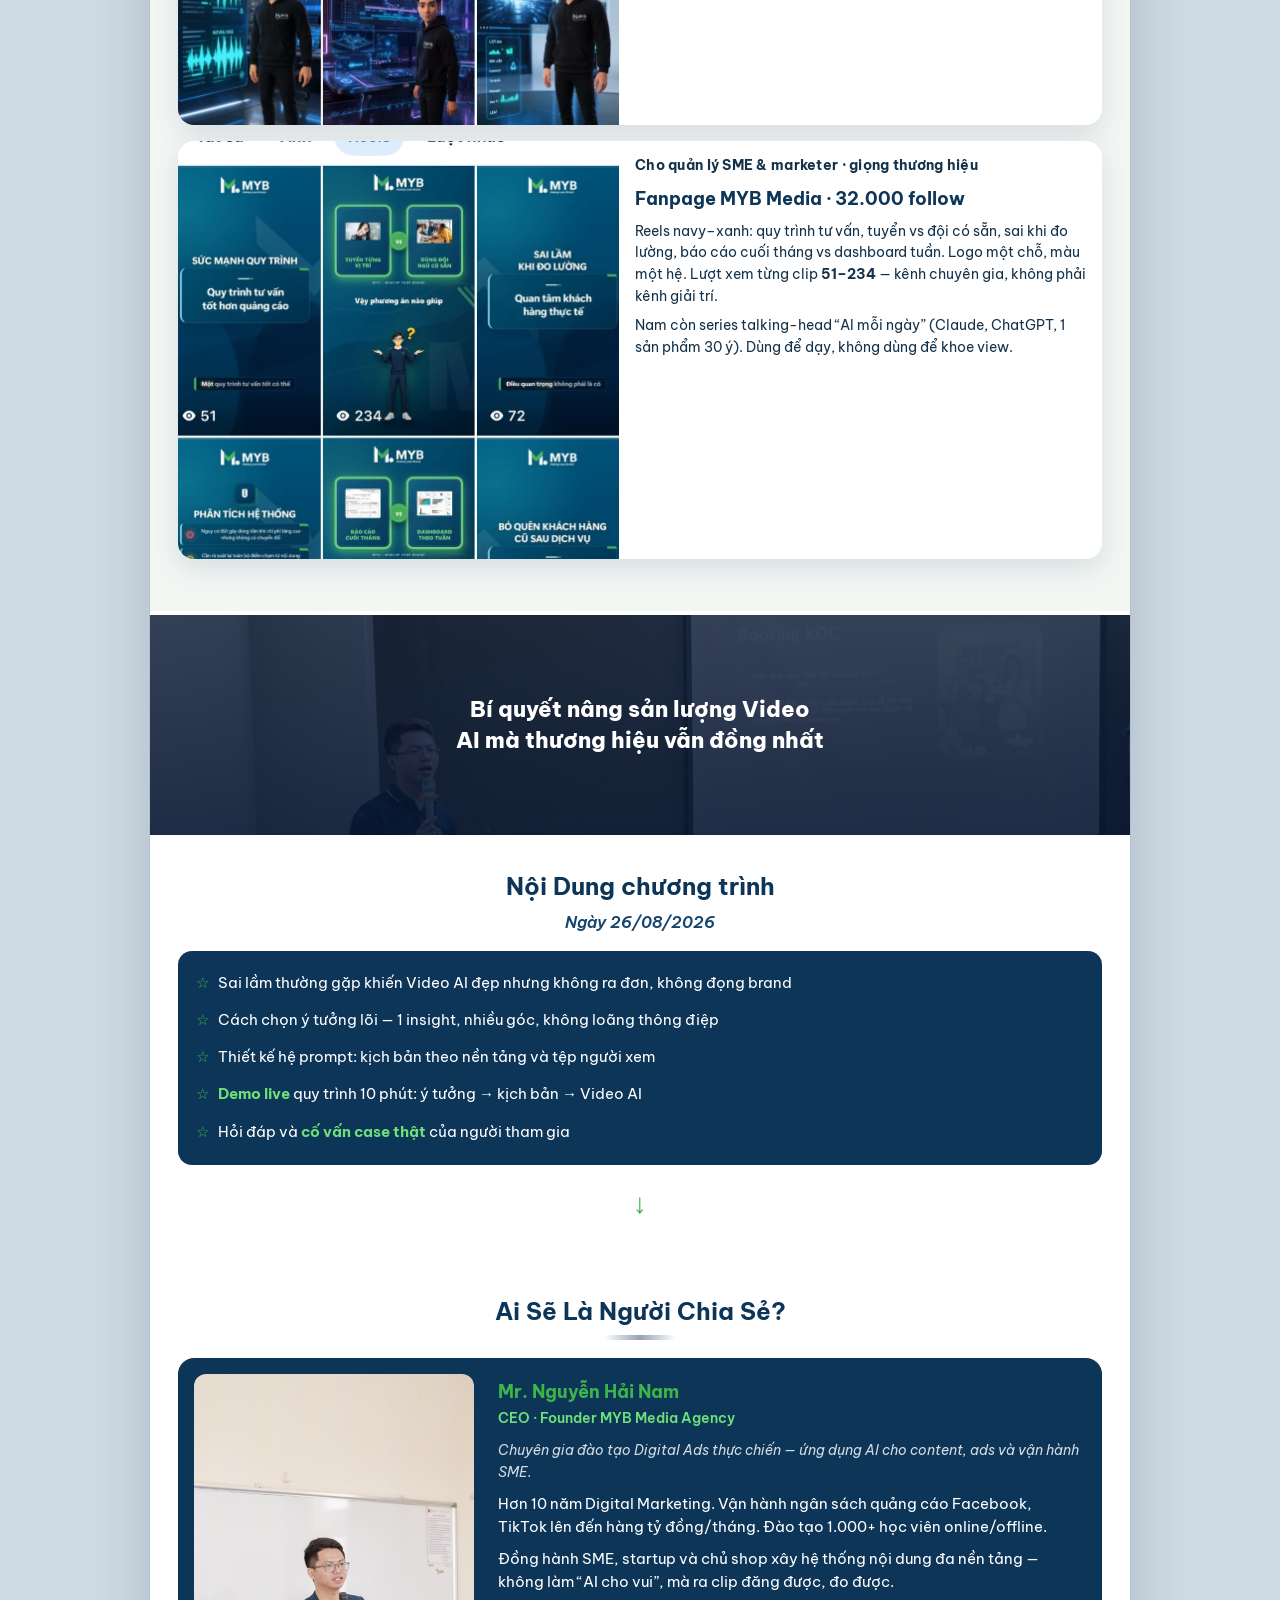
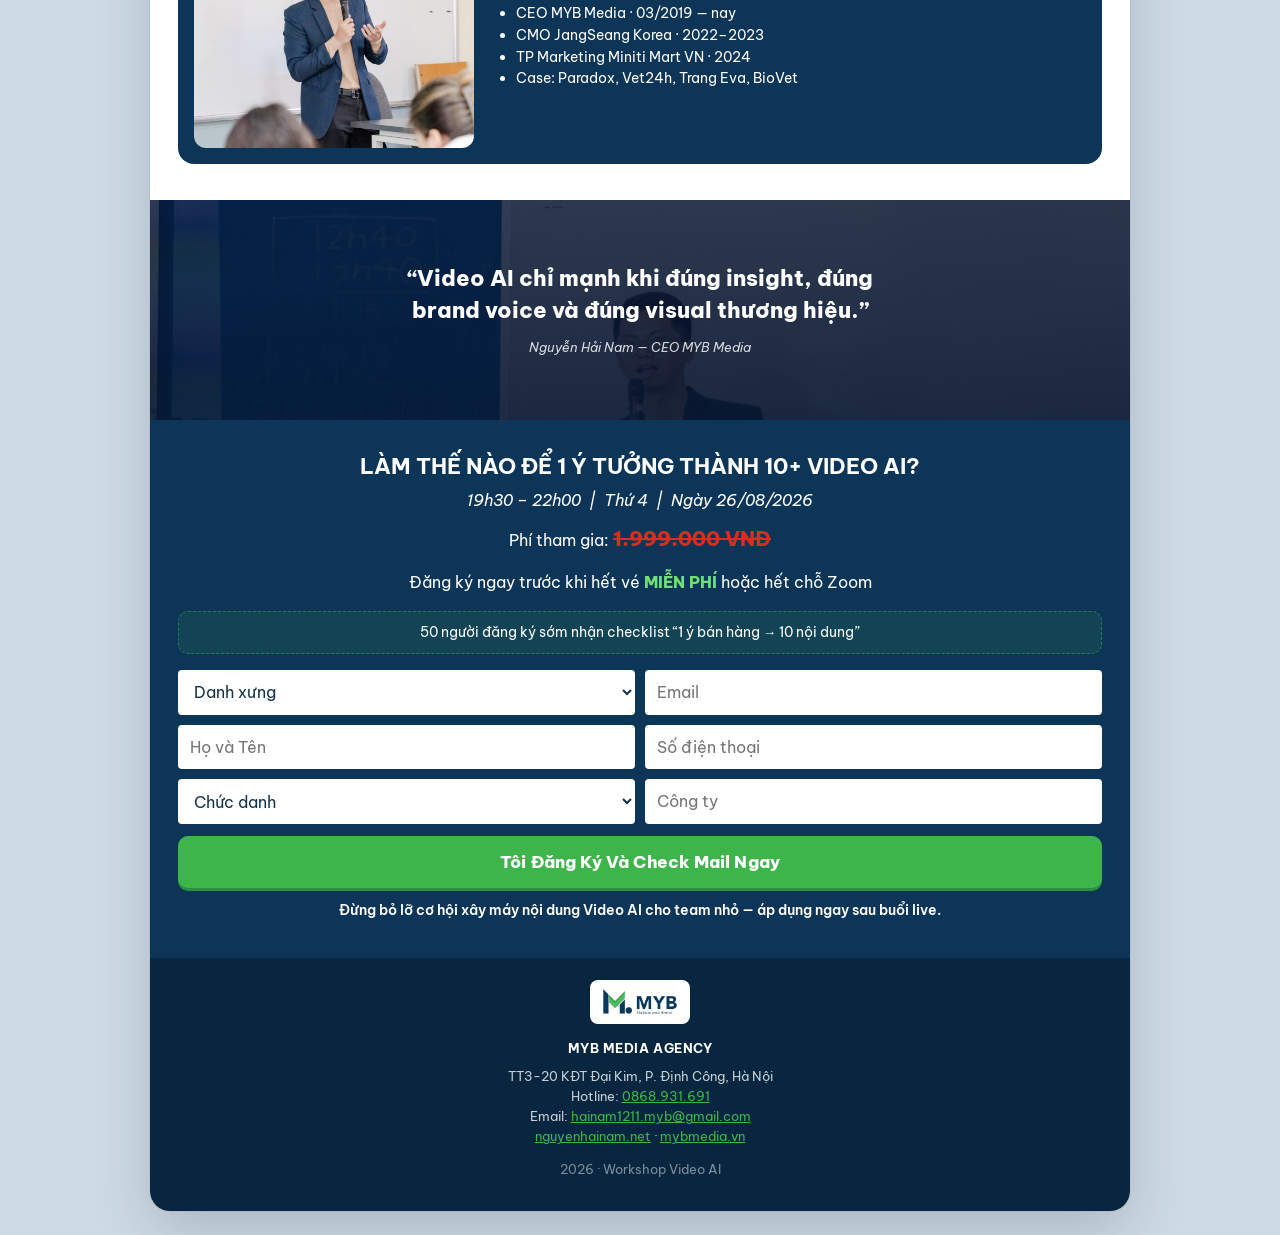
==== commit 6e62a165: "feat: thêm case study Nàng Dâu, avatar sản phẩm và fanpage MYB Đưa số liệu thật lên landing sau khối" ====
--- a/index.html
+++ b/index.html
@@ -123,6 +123,53 @@
       </div>
     </section>
 
+    <section class="section cases">
+      <h2>Case thật — không lấy từ slide</h2>
+      <p class="agenda-date">Cùng một hệ: khóa nhân vật / khóa nhận diện / nhân bản góc</p>
+      <div class="underline"></div>
+
+      <article class="case-card">
+        <figure>
+          <img src="assets/case-nang-dau-tt.jpg" alt="Kênh Chuyện tình nàng Dâu — hàng loạt tập Video AI" width="887" height="880" loading="lazy" />
+        </figure>
+        <div>
+          <p class="case-tag">Cho chủ shop &amp; freelancer · bằng chứng nhân bản</p>
+          <h3>Chuyện tình nàng Dâu</h3>
+          <p>Một nhân vật (nàng dâu), một thế giới, nhiều tập: điện thoại cũ, đón khách, danh phận, vụ oan… TikTok clip <b>127.800 – 156.500</b> lượt xem. Kênh <b>3.314</b> follow, <b>36.200</b> thích. Facebook cùng series: clip <b>70.600 – 85.200</b> xem, <b>4.100</b> follow.</p>
+          <p>Workshop dạy đúng việc này: khóa hình, xoay góc, không làm 10 nhân vật khác nhau rồi vứt.</p>
+          <ul class="case-stats">
+            <li><b>156K</b> xem / 1 tập</li>
+            <li><b>1</b> nhân vật khóa</li>
+            <li><b>2</b> nền tảng cùng series</li>
+          </ul>
+        </div>
+      </article>
+
+      <article class="case-card">
+        <figure>
+          <img src="assets/case-avatar-myb.jpg" alt="Reels MYB — ảnh sản phẩm thành video AI" width="887" height="1440" loading="lazy" />
+        </figure>
+        <div>
+          <p class="case-tag">Cho chủ shop bán hàng · ảnh sản phẩm → video</p>
+          <h3>Avatar MYB × sản phẩm thật</h3>
+          <p>Cùng một nhân vật hoodie MYB, xoay: lọ sữa tắm, giày export, bảng lượt xem, giọng đọc, video ra lead. Đây là format shop cần — không phải kênh triệu view. Từng clip trên Reels đang ở mức <b>50–126</b> xem: kênh thử nghiệm format, số liệu nói thẳng.</p>
+          <p>Buổi live tháo đúng chỗ này: ảnh góc xưởng / ảnh studio thành video, vẫn giữ nhân vật.</p>
+        </div>
+      </article>
+
+      <article class="case-card">
+        <figure>
+          <img src="assets/case-myb-brand.jpg" alt="Fanpage MYB Media — Reels quy trình cho SME" width="887" height="840" loading="lazy" />
+        </figure>
+        <div>
+          <p class="case-tag">Cho quản lý SME &amp; marketer · giọng thương hiệu</p>
+          <h3>Fanpage MYB Media · 32.000 follow</h3>
+          <p>Reels navy–xanh: quy trình tư vấn, tuyển vs đội có sẵn, sai khi đo lường, báo cáo cuối tháng vs dashboard tuần. Logo một chỗ, màu một hệ. Lượt xem từng clip <b>51–234</b> — kênh chuyên gia, không phải kênh giải trí.</p>
+          <p>Nam còn series talking-head “AI mỗi ngày” (Claude, ChatGPT, 1 sản phẩm 30 ý). Dùng để dạy, không dùng để khoe view.</p>
+        </div>
+      </article>
+    </section>
+
     <aside class="banner-mid">
       <img src="assets/nam-event.jpg" alt="" aria-hidden="true" loading="lazy" />
       <div class="banner-mid-copy">
--- a/css/styles.css
+++ b/css/styles.css
@@ -439,6 +439,85 @@
   flex: 1;
 }
 
+.cases { background: #f3f7f4; }
+
+.case-card {
+  background: var(--white);
+  border-radius: 16px;
+  overflow: hidden;
+  box-shadow: var(--shadow);
+  margin: 0 0 16px;
+}
+
+.case-card figure { margin: 0; }
+.case-card img {
+  width: 100%;
+  height: 220px;
+  object-fit: cover;
+  object-position: center 20%;
+  display: block;
+}
+
+.case-card > div { padding: 14px 16px 16px; }
+
+.case-tag {
+  margin: 0 0 6px;
+  font-size: 12px;
+  font-weight: 700;
+  color: var(--green);
+  letter-spacing: 0.02em;
+}
+
+.case-card h3 {
+  margin: 0 0 8px;
+  font-size: 18px;
+  color: var(--navy);
+}
+
+.case-card p {
+  margin: 0 0 8px;
+  font-size: 14px;
+  color: var(--ink);
+  line-height: 1.55;
+}
+
+.case-stats {
+  display: grid;
+  grid-template-columns: repeat(3, 1fr);
+  gap: 8px;
+  list-style: none;
+  margin: 12px 0 0;
+  padding: 0;
+}
+
+.case-stats li {
+  background: #eef6ef;
+  border-radius: 10px;
+  padding: 8px 6px;
+  text-align: center;
+  font-size: 11px;
+  color: var(--muted);
+  line-height: 1.3;
+}
+
+.case-stats b {
+  display: block;
+  font-size: 16px;
+  color: var(--navy);
+}
+
+@media (min-width: 720px) {
+  .case-card {
+    display: grid;
+    grid-template-columns: 1.05fr 1.15fr;
+    align-items: stretch;
+  }
+  .case-card img {
+    height: 100%;
+    min-height: 240px;
+  }
+}
+
 .banner-mid {
   position: relative;
   margin: 4px 0 0;
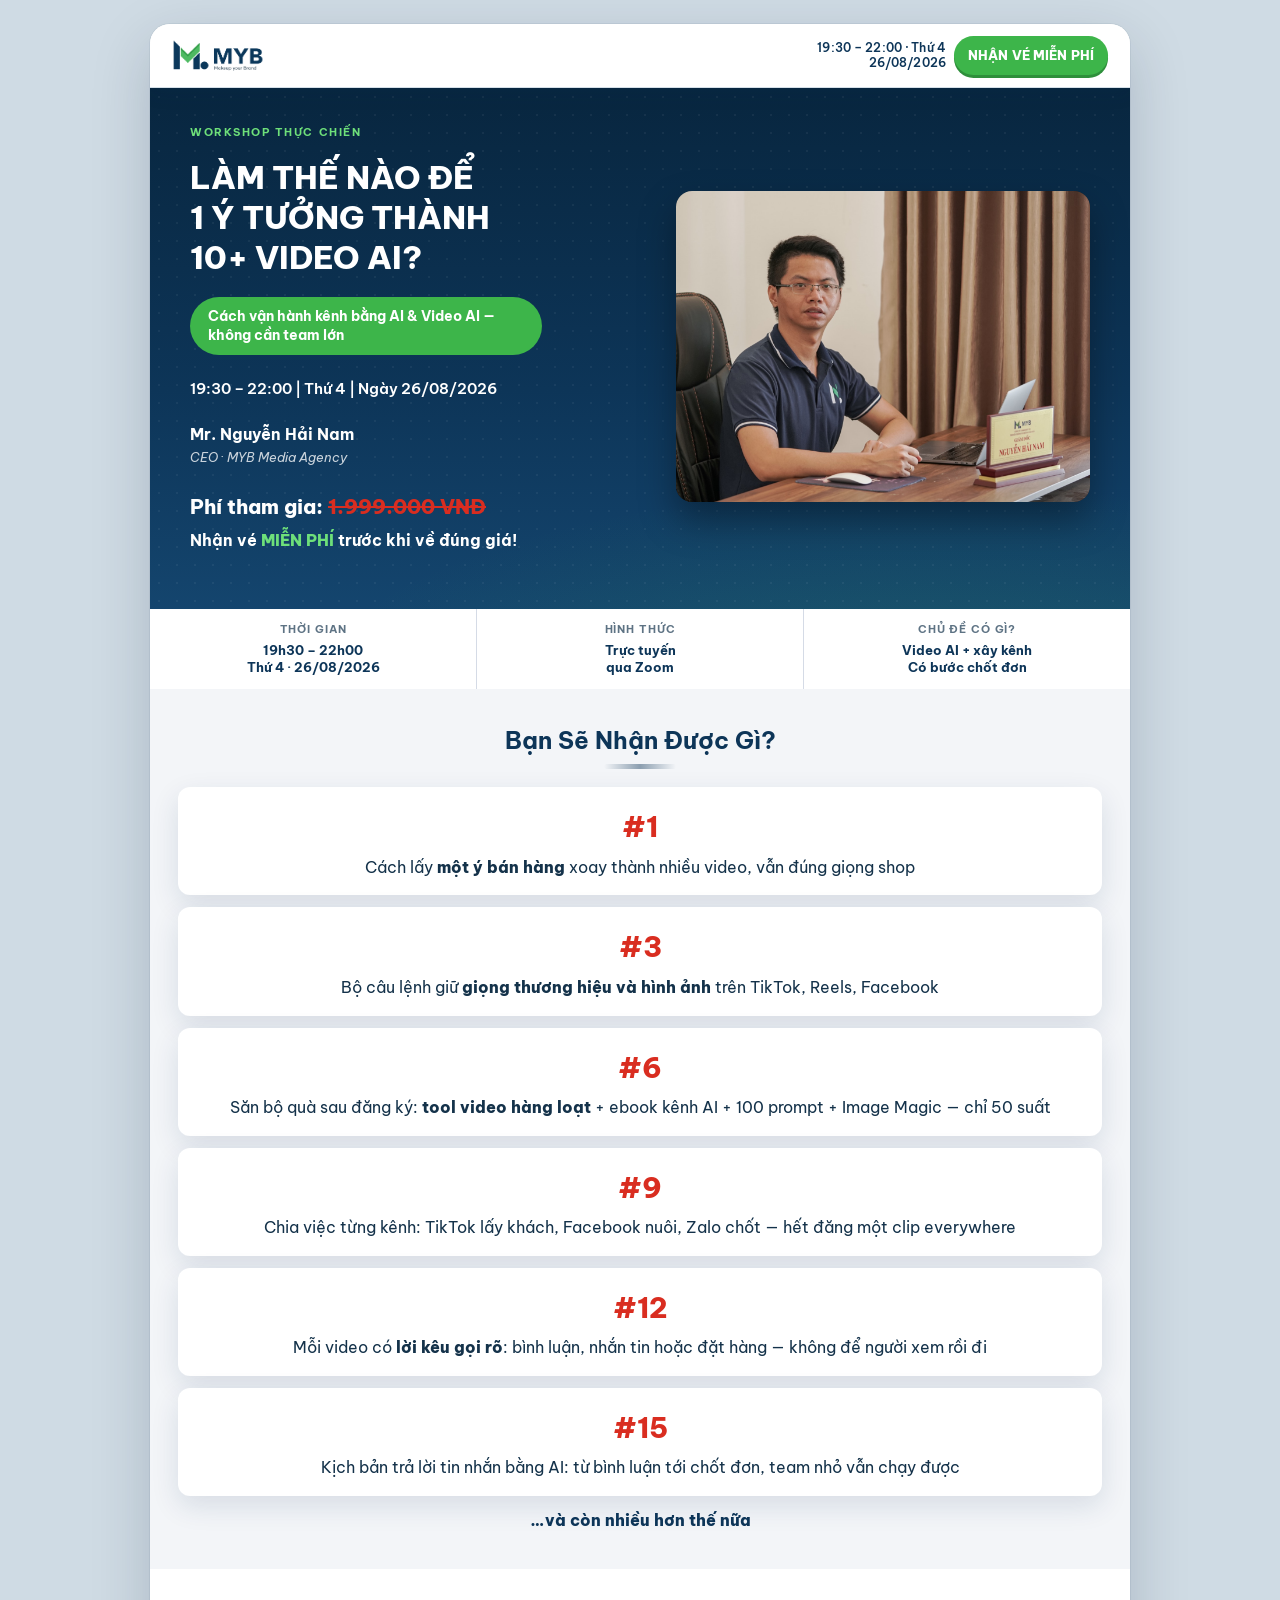
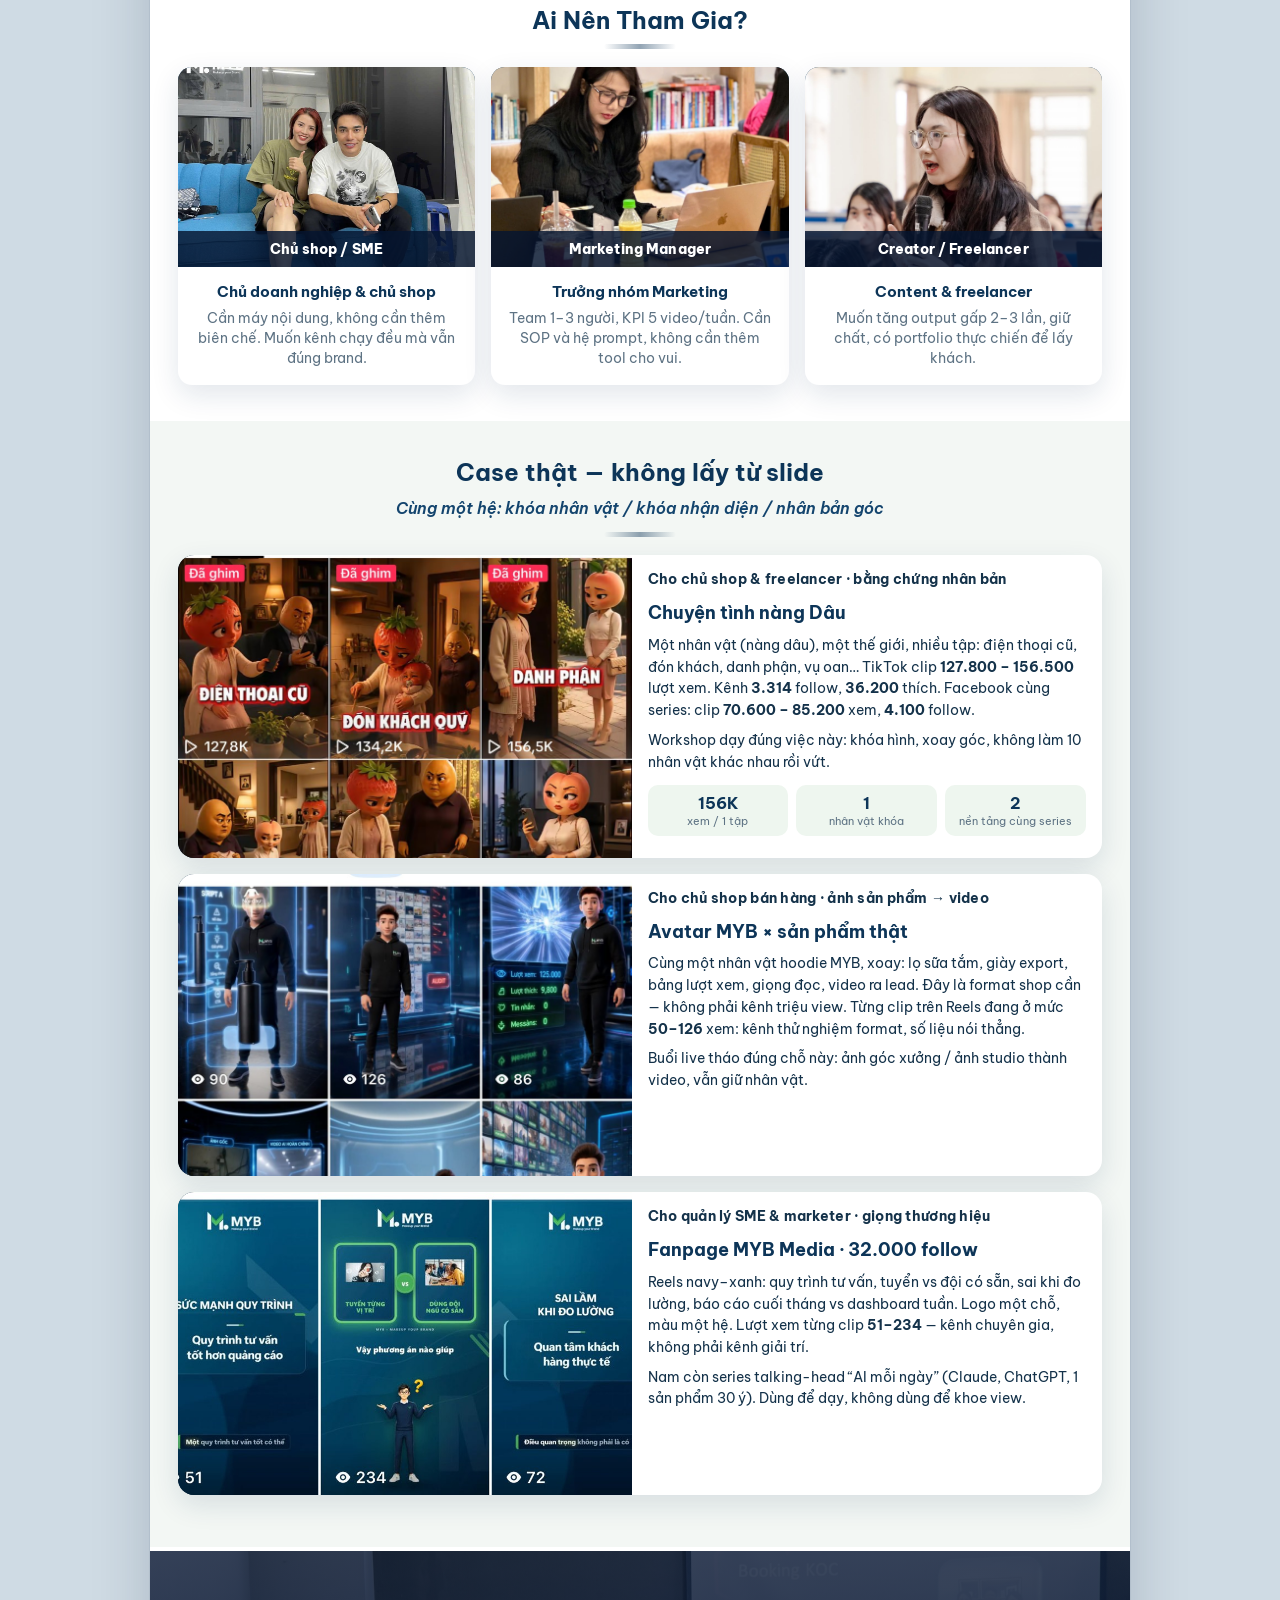
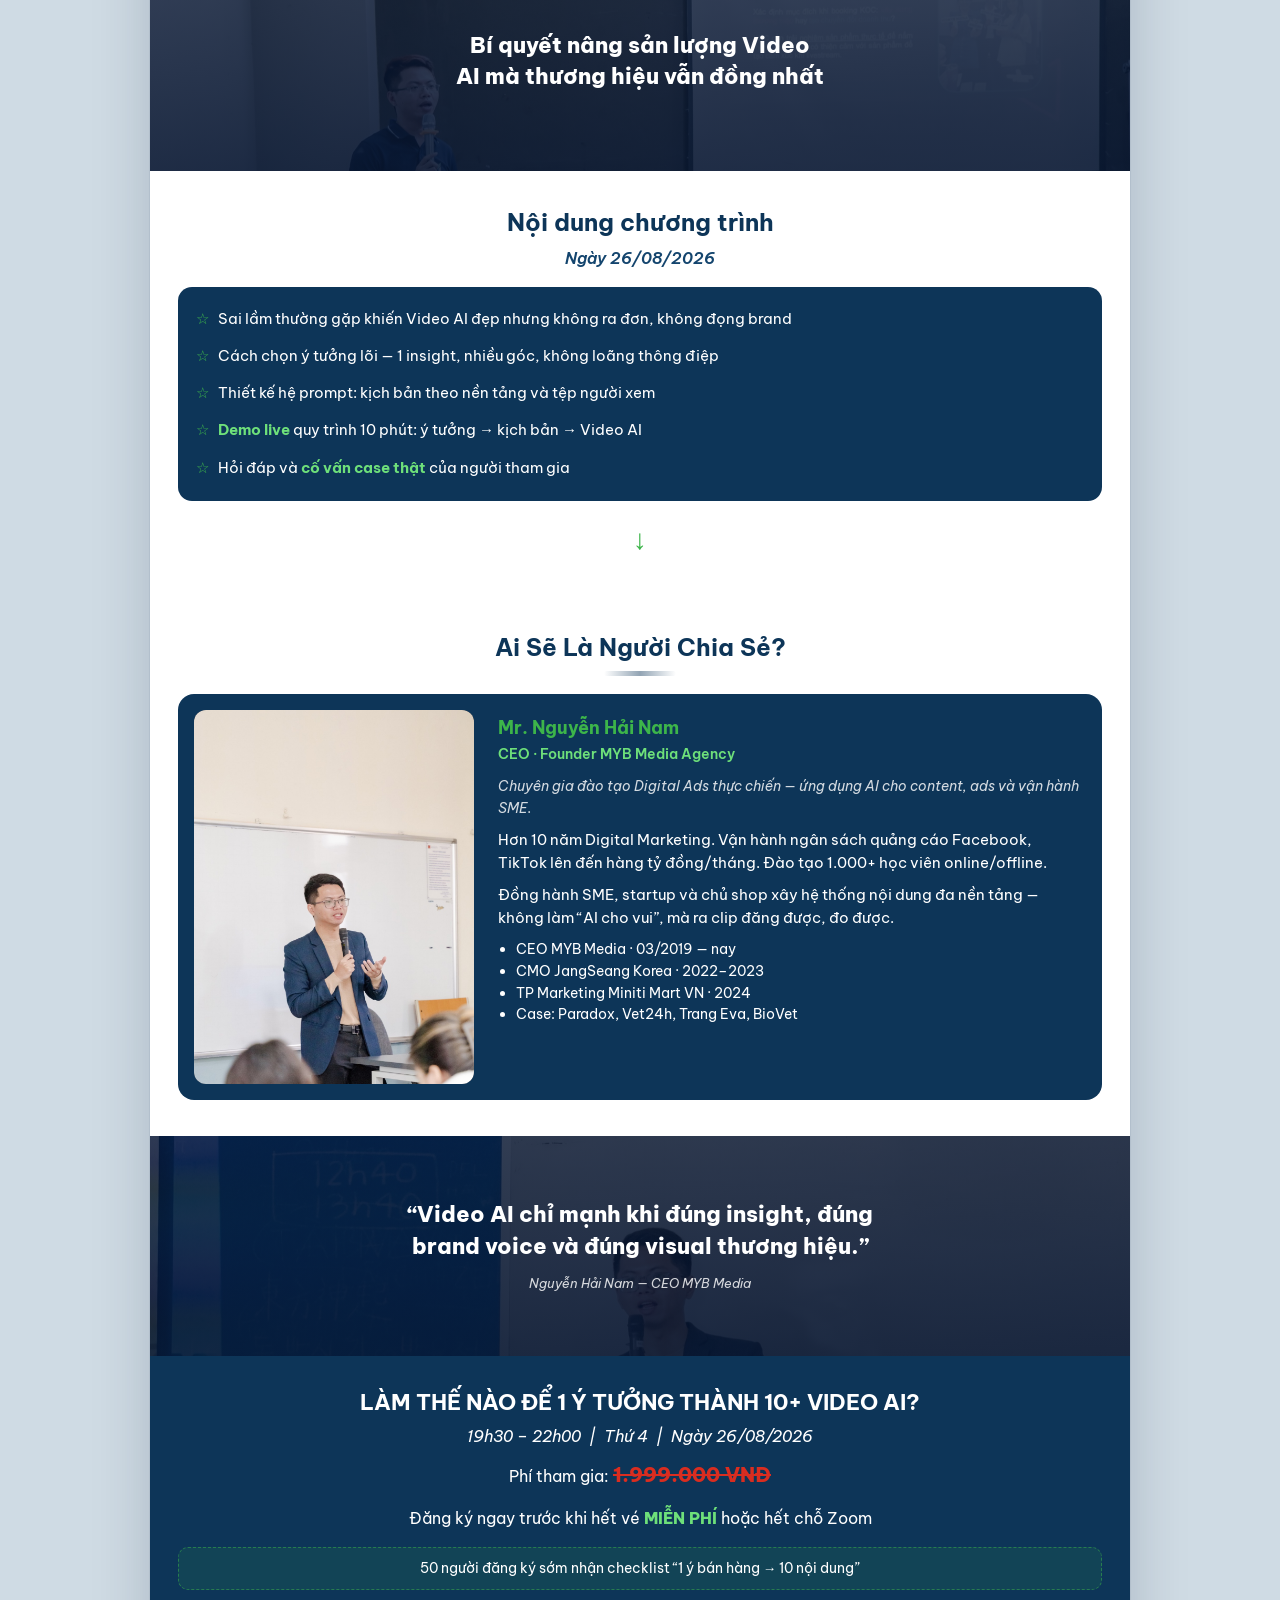
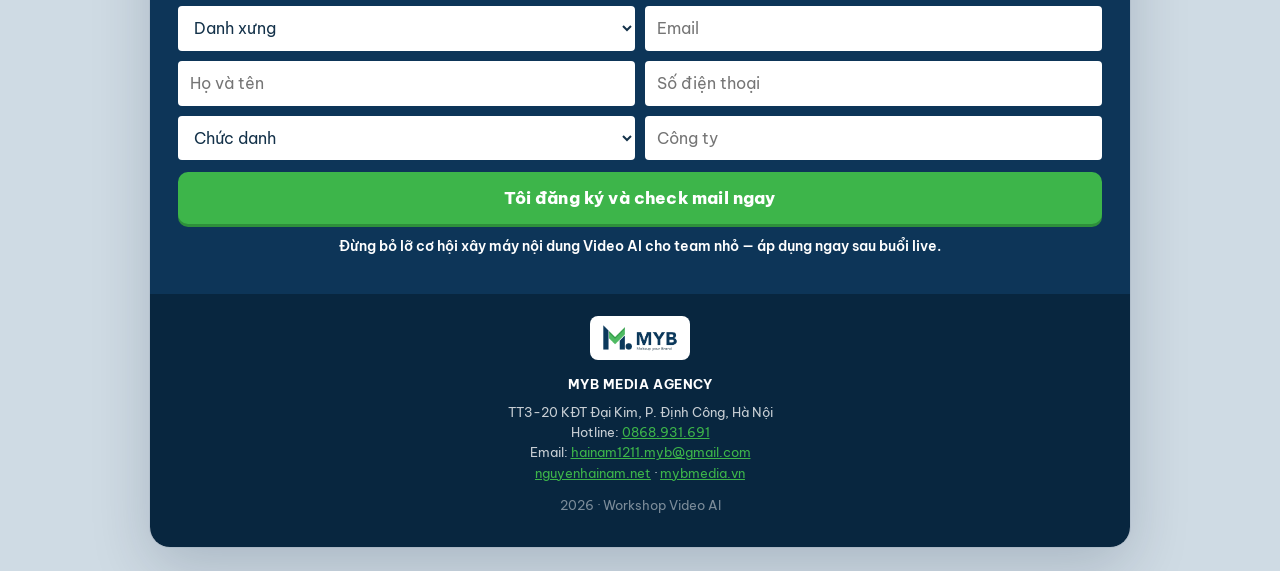
==== commit 1d44eb38: "feat: bậc giá OTO 8.22tr, STK ACB, viết hoa tên Xếp lại 4 món (4.97/1.97/0.99/0.29), gắn ACB 5559383" ====
--- a/index.html
+++ b/index.html
@@ -31,7 +31,7 @@
       </div>
       <h1>LÀM THẾ NÀO ĐỂ 1 Ý TƯỞNG THÀNH 10+ VIDEO AI?</h1>
       <p class="hero-sub">Cách vận hành kênh bằng AI &amp; Video AI — không cần team lớn</p>
-      <p class="hero-date">19:30 – 22:00 | thứ 4 | Ngày 26/08/2026</p>
+      <p class="hero-date">19:30 – 22:00 | Thứ 4 | Ngày 26/08/2026</p>
       <figure class="hero-photo">
         <img src="assets/nam-desk.jpg" alt="Nguyễn Hải Nam — CEO MYB Media tại bàn làm việc" width="800" height="533" />
       </figure>
@@ -178,7 +178,7 @@
     </aside>
 
     <section class="section">
-      <h2>Nội Dung chương trình</h2>
+      <h2>Nội dung chương trình</h2>
       <p class="agenda-date">Ngày 26/08/2026</p>
       <ul class="agenda-box">
         <li>Sai lầm thường gặp khiến Video AI đẹp nhưng không ra đơn, không đọng brand</li>
@@ -237,7 +237,7 @@
             <option>Chị</option>
           </select>
           <input class="field" type="email" name="email" placeholder="Email" required autocomplete="email" />
-          <input class="field" type="text" name="name" placeholder="Họ và Tên" required autocomplete="name" />
+          <input class="field" type="text" name="name" placeholder="Họ và tên" required autocomplete="name" />
           <input class="field" type="tel" name="phone" placeholder="Số điện thoại" required autocomplete="tel" inputmode="tel" />
           <select class="field" name="role" required>
             <option value="" selected disabled>Chức danh</option>
@@ -250,7 +250,7 @@
           </select>
           <input class="field" type="text" name="company" placeholder="Công ty" />
         </div>
-        <button class="btn btn-cta btn-wide" type="submit">Tôi Đăng Ký Và Check Mail Ngay</button>
+        <button class="btn btn-cta btn-wide" type="submit">Tôi đăng ký và check mail ngay</button>
       </form>
       <p class="form-note">Đừng bỏ lỡ cơ hội xây máy nội dung Video AI cho team nhỏ — áp dụng ngay sau buổi live.</p>
     </section>
--- a/css/styles.css
+++ b/css/styles.css
@@ -449,12 +449,18 @@
   margin: 0 0 16px;
 }
 
-.case-card figure { margin: 0; }
+.case-card figure {
+  margin: 0;
+  background: #0a2a42;
+  overflow: hidden;
+}
+
 .case-card img {
   width: 100%;
-  height: 220px;
+  height: auto;
+  aspect-ratio: 3 / 2;
   object-fit: cover;
-  object-position: center 20%;
+  object-position: center top;
   display: block;
 }
 
@@ -509,12 +515,14 @@
 @media (min-width: 720px) {
   .case-card {
     display: grid;
-    grid-template-columns: 1.05fr 1.15fr;
-    align-items: stretch;
+    grid-template-columns: 1.08fr 1.12fr;
+    align-items: start;
   }
   .case-card img {
-    height: 100%;
-    min-height: 240px;
+    min-height: 0;
+    aspect-ratio: 3 / 2;
+    object-fit: cover;
+    object-position: center top;
   }
 }
 
@@ -1037,6 +1045,11 @@
 }
 
 .stack-row b { color: var(--gold); font-size: 16px; }
+
+.stack-row-extra {
+  opacity: 0.72;
+  font-style: italic;
+}
 
 .stack-total {
   text-align: center;
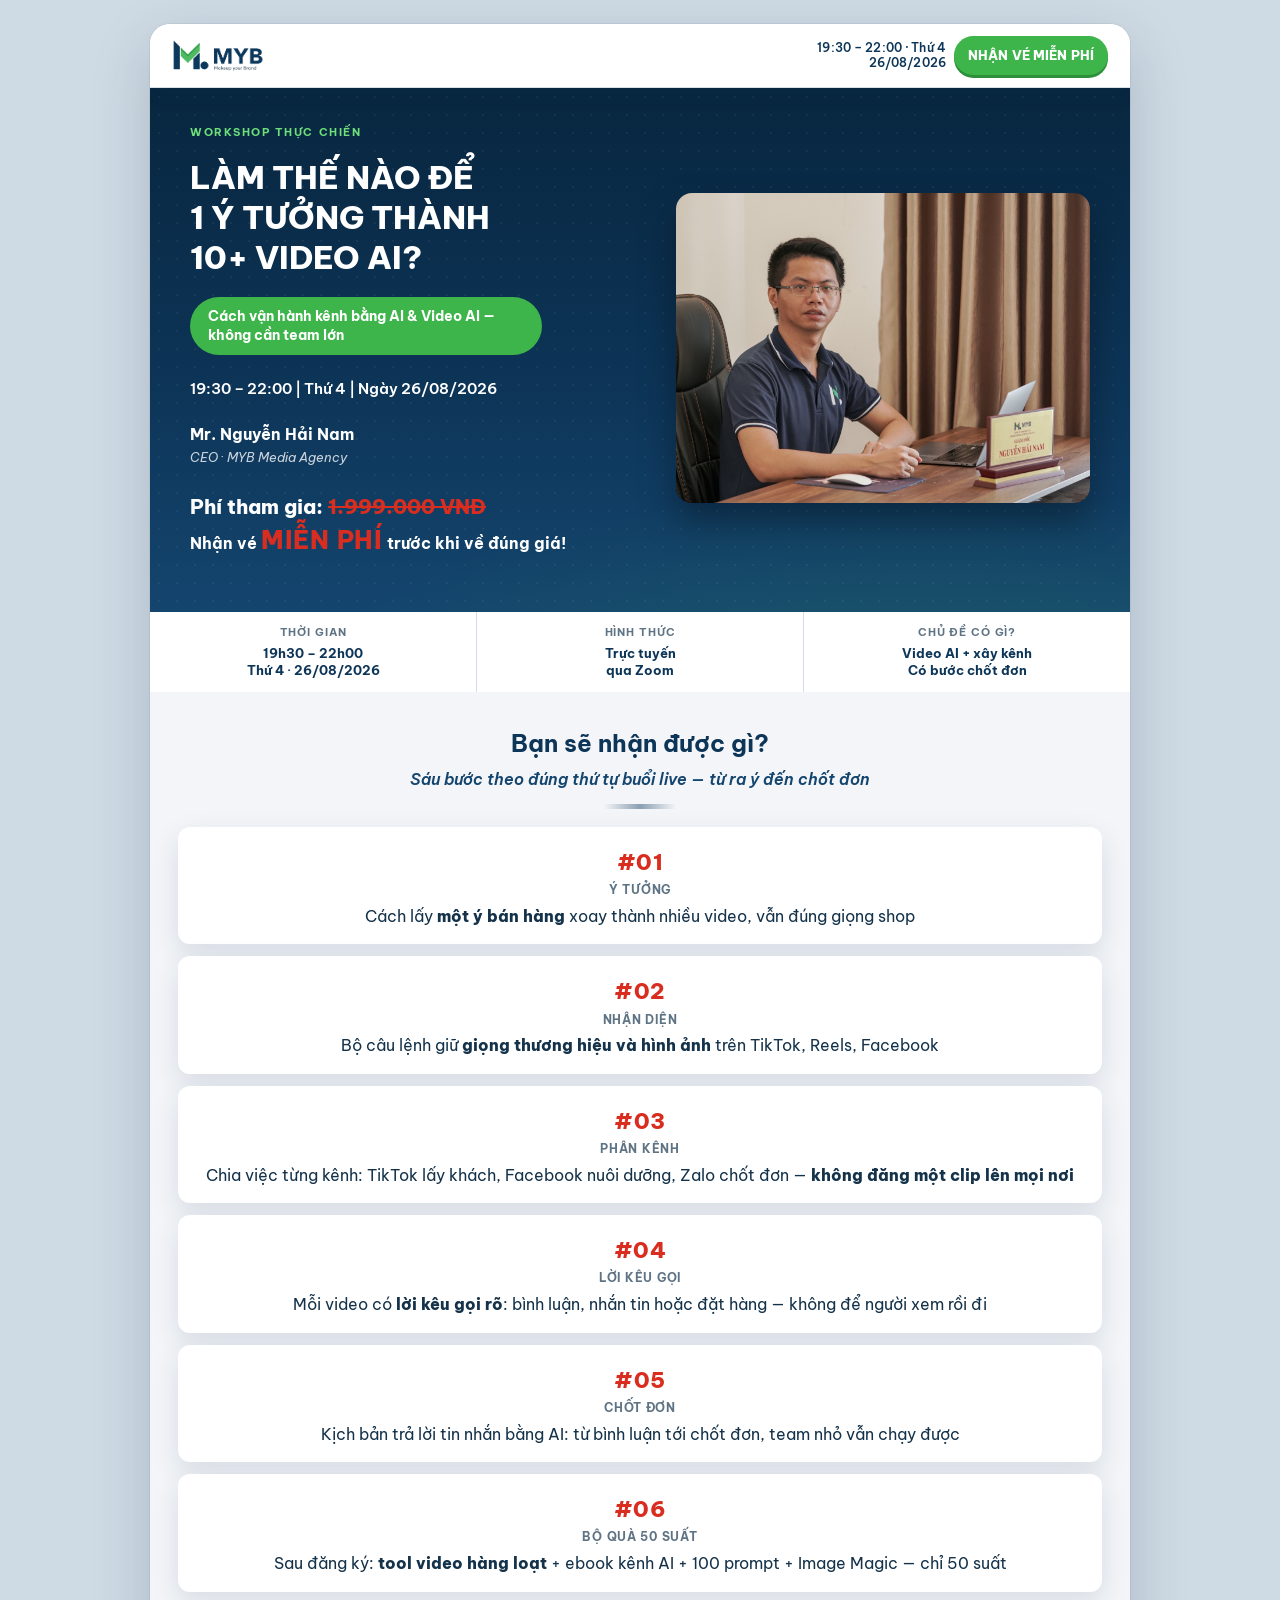
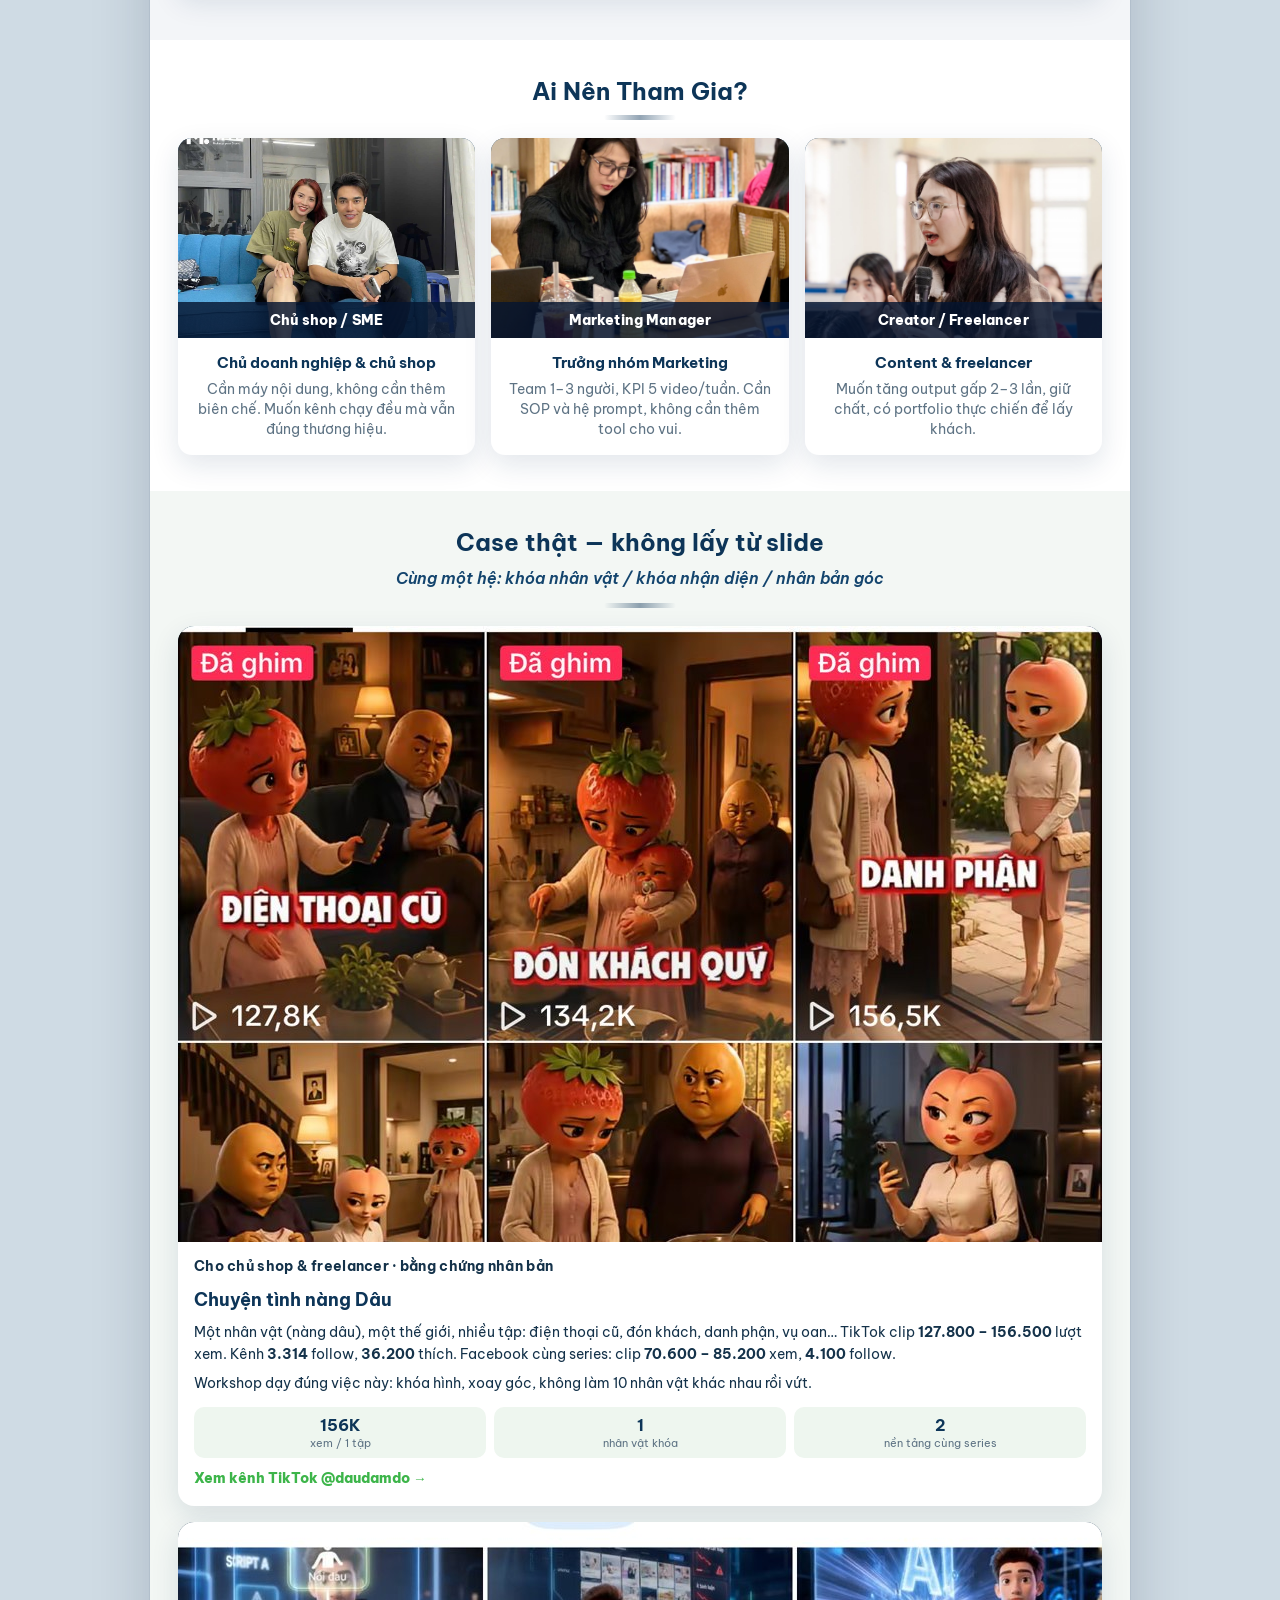
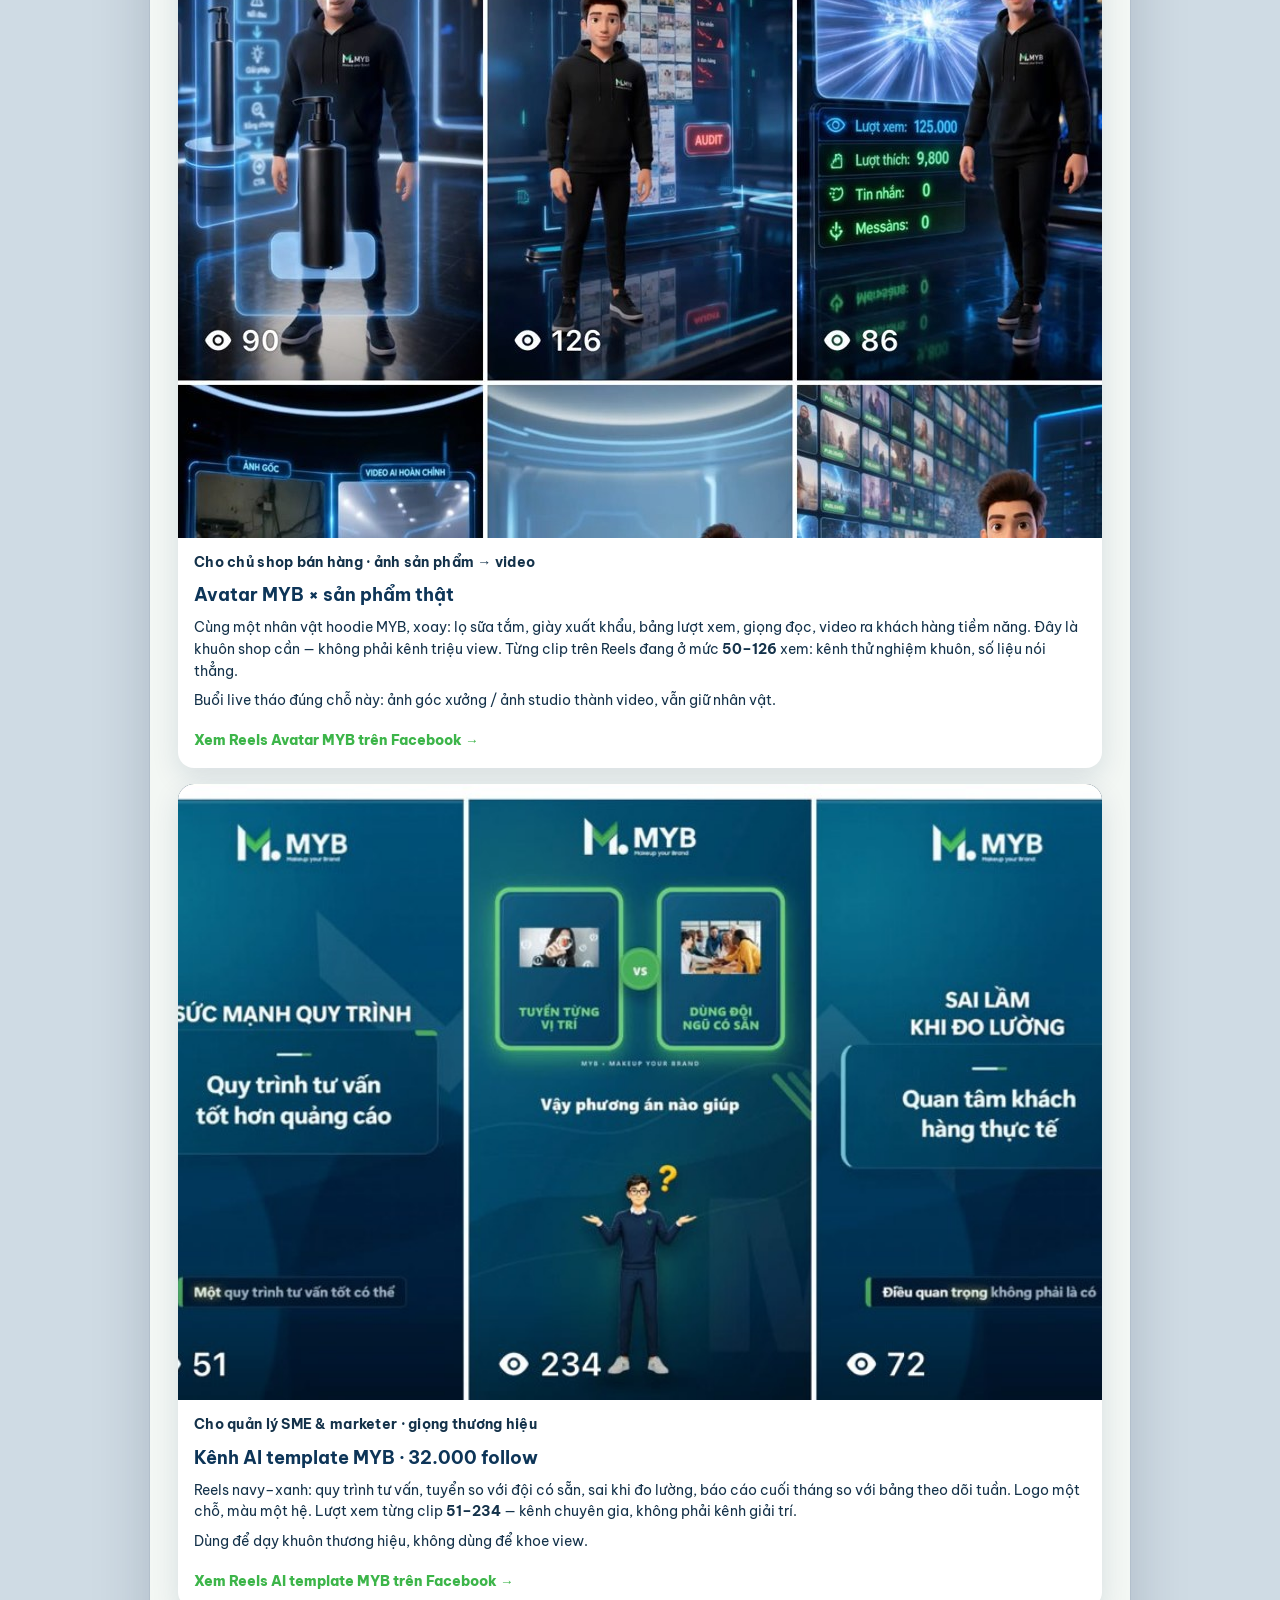
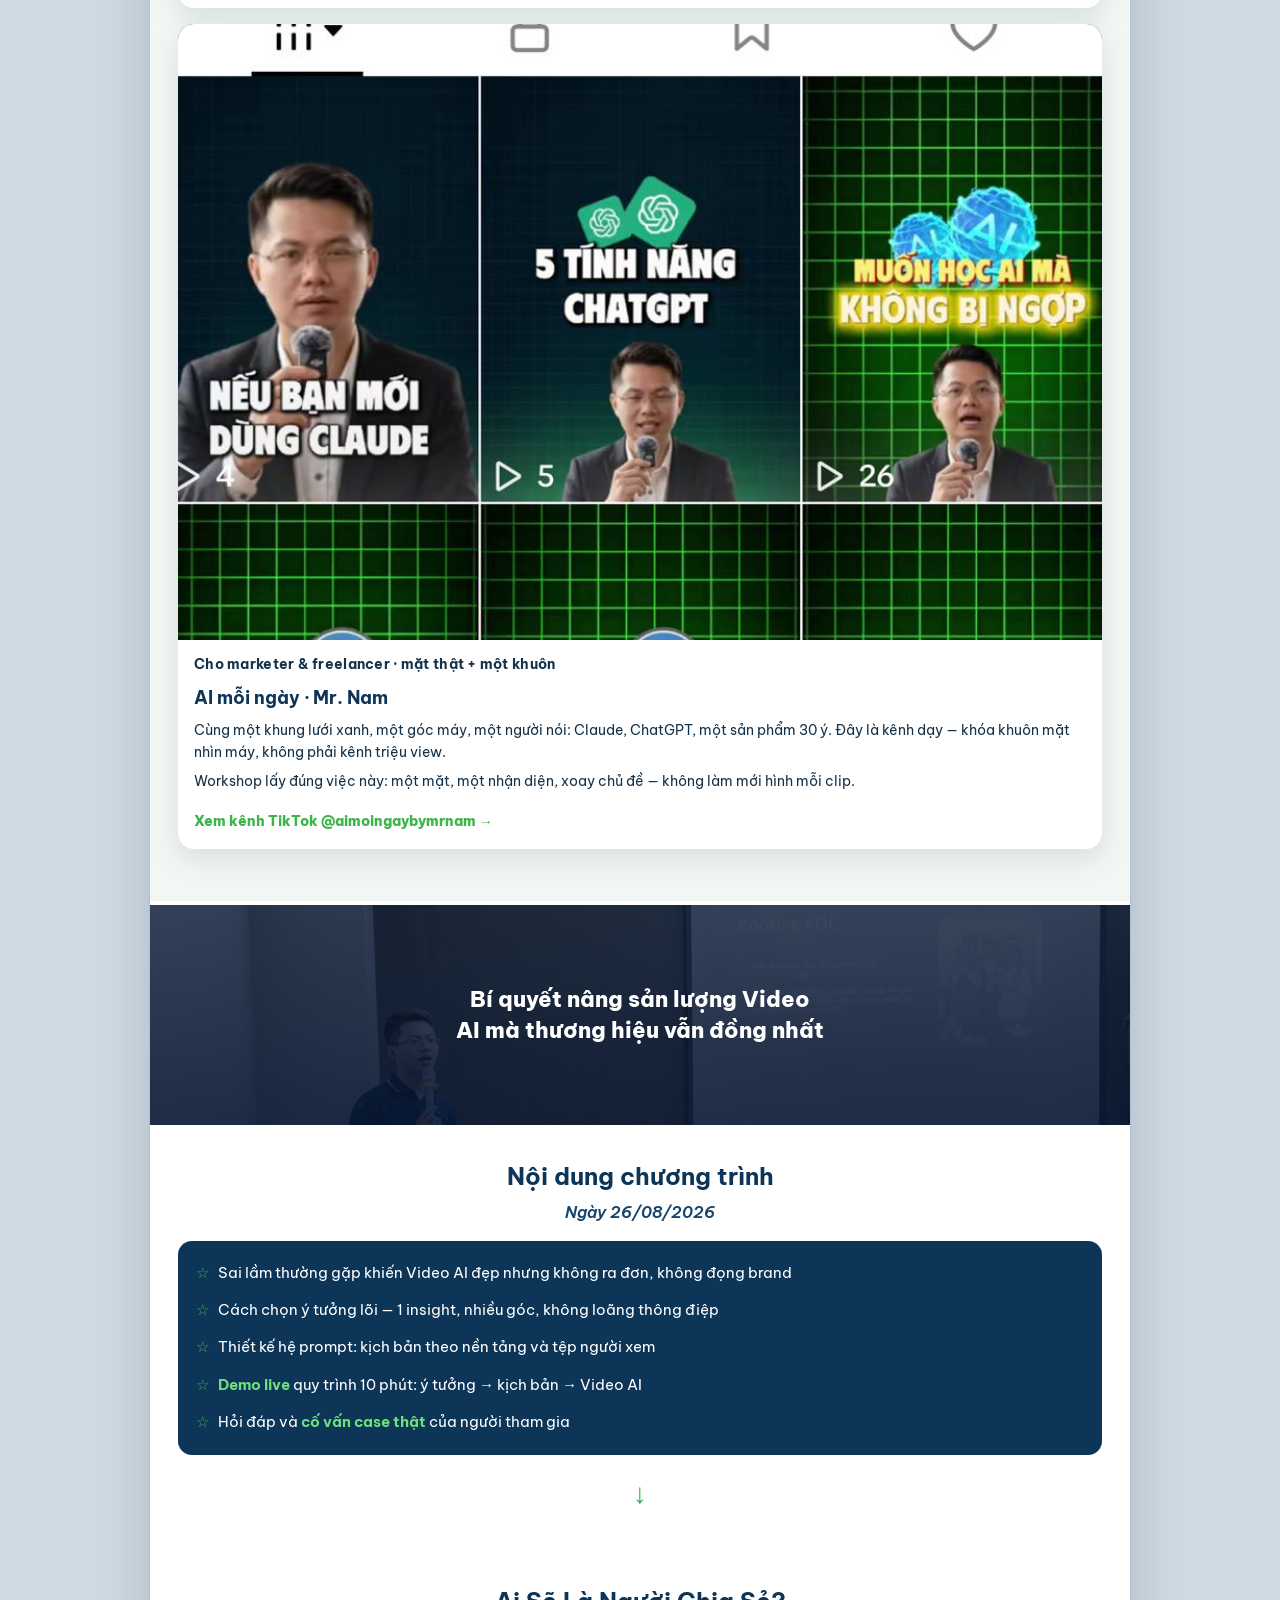
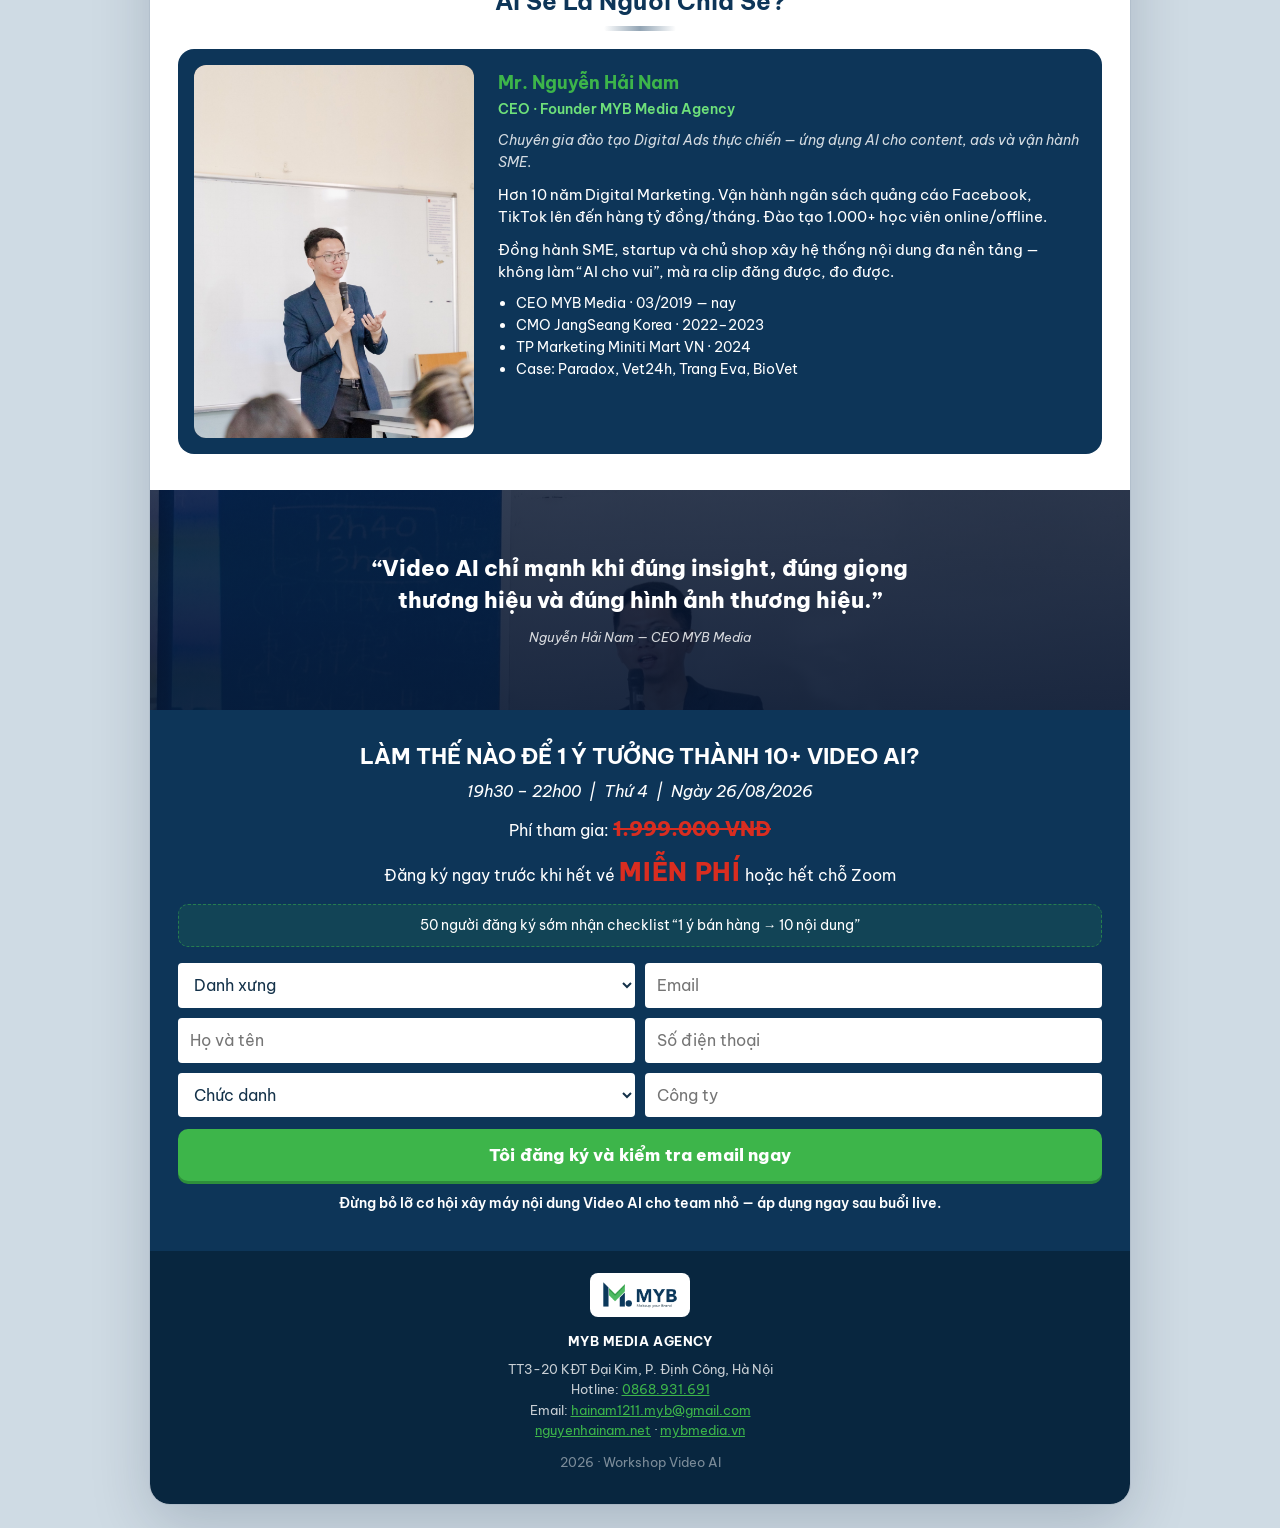
==== commit 8696650c: "feat: gắn link 4 case, bậc lợi ích 01-06, miễn phí đỏ Case mở tab mới tới TikTok/Facebook thật. Lợi " ====
--- a/index.html
+++ b/index.html
@@ -61,34 +61,34 @@
     </section>
 
     <section class="section benefits">
-      <h2>Bạn Sẽ Nhận Được Gì?</h2>
-      <div class="underline"></div>
-
-      <article class="benefit">
-        <div class="num">#1</div>
+      <h2>Bạn sẽ nhận được gì?</h2>
+      <p class="agenda-date">Sáu bước theo đúng thứ tự buổi live — từ ra ý đến chốt đơn</p>
+      <div class="underline"></div>
+
+      <article class="benefit">
+        <div class="num">#01 <small>Ý tưởng</small></div>
         <p>Cách lấy <b>một ý bán hàng</b> xoay thành nhiều video, vẫn đúng giọng shop</p>
       </article>
       <article class="benefit">
-        <div class="num">#3</div>
+        <div class="num">#02 <small>Nhận diện</small></div>
         <p>Bộ câu lệnh giữ <b>giọng thương hiệu và hình ảnh</b> trên TikTok, Reels, Facebook</p>
       </article>
       <article class="benefit">
-        <div class="num">#6</div>
-        <p>Săn bộ quà sau đăng ký: <b>tool video hàng loạt</b> + ebook kênh AI + 100 prompt + Image Magic — chỉ 50 suất</p>
-      </article>
-      <article class="benefit">
-        <div class="num">#9</div>
-        <p>Chia việc từng kênh: TikTok lấy khách, Facebook nuôi, Zalo chốt — hết đăng một clip everywhere</p>
-      </article>
-      <article class="benefit">
-        <div class="num">#12</div>
+        <div class="num">#03 <small>Phân kênh</small></div>
+        <p>Chia việc từng kênh: TikTok lấy khách, Facebook nuôi dưỡng, Zalo chốt đơn — <b>không đăng một clip lên mọi nơi</b></p>
+      </article>
+      <article class="benefit">
+        <div class="num">#04 <small>Lời kêu gọi</small></div>
         <p>Mỗi video có <b>lời kêu gọi rõ</b>: bình luận, nhắn tin hoặc đặt hàng — không để người xem rồi đi</p>
       </article>
       <article class="benefit">
-        <div class="num">#15</div>
+        <div class="num">#05 <small>Chốt đơn</small></div>
         <p>Kịch bản trả lời tin nhắn bằng AI: từ bình luận tới chốt đơn, team nhỏ vẫn chạy được</p>
       </article>
-      <span class="more-tag">…và còn nhiều hơn thế nữa</span>
+      <article class="benefit">
+        <div class="num">#06 <small>Bộ quà 50 suất</small></div>
+        <p>Sau đăng ký: <b>tool video hàng loạt</b> + ebook kênh AI + 100 prompt + Image Magic — chỉ 50 suất</p>
+      </article>
     </section>
 
     <section class="section">
@@ -102,7 +102,7 @@
             <figcaption>Chủ shop / SME</figcaption>
           </figure>
           <h3>Chủ doanh nghiệp &amp; chủ shop</h3>
-          <p>Cần máy nội dung, không cần thêm biên chế. Muốn kênh chạy đều mà vẫn đúng brand.</p>
+          <p>Cần máy nội dung, không cần thêm biên chế. Muốn kênh chạy đều mà vẫn đúng thương hiệu.</p>
         </article>
         <article class="who-card">
           <figure class="who-visual mkt">
@@ -128,9 +128,9 @@
       <p class="agenda-date">Cùng một hệ: khóa nhân vật / khóa nhận diện / nhân bản góc</p>
       <div class="underline"></div>
 
-      <article class="case-card">
-        <figure>
-          <img src="assets/case-nang-dau-tt.jpg" alt="Kênh Chuyện tình nàng Dâu — hàng loạt tập Video AI" width="887" height="880" loading="lazy" />
+      <a class="case-card" href="https://www.tiktok.com/@daudamdo" target="_blank" rel="noopener noreferrer">
+        <figure>
+          <img src="assets/case-nang-dau-tt.jpg" alt="Kênh TikTok @daudamdo — Chuyện tình nàng Dâu, hàng loạt tập Video AI" width="887" height="880" loading="lazy" />
         </figure>
         <div>
           <p class="case-tag">Cho chủ shop &amp; freelancer · bằng chứng nhân bản</p>
@@ -142,32 +142,48 @@
             <li><b>1</b> nhân vật khóa</li>
             <li><b>2</b> nền tảng cùng series</li>
           </ul>
-        </div>
-      </article>
-
-      <article class="case-card">
-        <figure>
-          <img src="assets/case-avatar-myb.jpg" alt="Reels MYB — ảnh sản phẩm thành video AI" width="887" height="1440" loading="lazy" />
+          <span class="case-link">Xem kênh TikTok @daudamdo →</span>
+        </div>
+      </a>
+
+      <a class="case-card" href="https://www.facebook.com/MyB.Media.Agency/reels/" target="_blank" rel="noopener noreferrer">
+        <figure>
+          <img src="assets/case-avatar-myb.jpg" alt="Reels Avatar MYB trên Facebook — ảnh sản phẩm thành video AI" width="887" height="1440" loading="lazy" />
         </figure>
         <div>
           <p class="case-tag">Cho chủ shop bán hàng · ảnh sản phẩm → video</p>
           <h3>Avatar MYB × sản phẩm thật</h3>
-          <p>Cùng một nhân vật hoodie MYB, xoay: lọ sữa tắm, giày export, bảng lượt xem, giọng đọc, video ra lead. Đây là format shop cần — không phải kênh triệu view. Từng clip trên Reels đang ở mức <b>50–126</b> xem: kênh thử nghiệm format, số liệu nói thẳng.</p>
+          <p>Cùng một nhân vật hoodie MYB, xoay: lọ sữa tắm, giày xuất khẩu, bảng lượt xem, giọng đọc, video ra khách hàng tiềm năng. Đây là khuôn shop cần — không phải kênh triệu view. Từng clip trên Reels đang ở mức <b>50–126</b> xem: kênh thử nghiệm khuôn, số liệu nói thẳng.</p>
           <p>Buổi live tháo đúng chỗ này: ảnh góc xưởng / ảnh studio thành video, vẫn giữ nhân vật.</p>
-        </div>
-      </article>
-
-      <article class="case-card">
-        <figure>
-          <img src="assets/case-myb-brand.jpg" alt="Fanpage MYB Media — Reels quy trình cho SME" width="887" height="840" loading="lazy" />
+          <span class="case-link">Xem Reels Avatar MYB trên Facebook →</span>
+        </div>
+      </a>
+
+      <a class="case-card" href="https://www.facebook.com/mybmedia.agencydichvutruyenthongvaquangcao/reels/" target="_blank" rel="noopener noreferrer">
+        <figure>
+          <img src="assets/case-myb-brand.jpg" alt="Kênh AI template MYB — Reels quy trình cho SME" width="887" height="840" loading="lazy" />
         </figure>
         <div>
           <p class="case-tag">Cho quản lý SME &amp; marketer · giọng thương hiệu</p>
-          <h3>Fanpage MYB Media · 32.000 follow</h3>
-          <p>Reels navy–xanh: quy trình tư vấn, tuyển vs đội có sẵn, sai khi đo lường, báo cáo cuối tháng vs dashboard tuần. Logo một chỗ, màu một hệ. Lượt xem từng clip <b>51–234</b> — kênh chuyên gia, không phải kênh giải trí.</p>
-          <p>Nam còn series talking-head “AI mỗi ngày” (Claude, ChatGPT, 1 sản phẩm 30 ý). Dùng để dạy, không dùng để khoe view.</p>
-        </div>
-      </article>
+          <h3>Kênh AI template MYB · 32.000 follow</h3>
+          <p>Reels navy–xanh: quy trình tư vấn, tuyển so với đội có sẵn, sai khi đo lường, báo cáo cuối tháng so với bảng theo dõi tuần. Logo một chỗ, màu một hệ. Lượt xem từng clip <b>51–234</b> — kênh chuyên gia, không phải kênh giải trí.</p>
+          <p>Dùng để dạy khuôn thương hiệu, không dùng để khoe view.</p>
+          <span class="case-link">Xem Reels AI template MYB trên Facebook →</span>
+        </div>
+      </a>
+
+      <a class="case-card" href="https://www.tiktok.com/@aimoingaybymrnam" target="_blank" rel="noopener noreferrer">
+        <figure>
+          <img src="assets/case-nam-ai.jpg" alt="Kênh TikTok AI mỗi ngày by Mr Nam — series giảng AI" width="887" height="1440" loading="lazy" />
+        </figure>
+        <div>
+          <p class="case-tag">Cho marketer &amp; freelancer · mặt thật + một khuôn</p>
+          <h3>AI mỗi ngày · Mr. Nam</h3>
+          <p>Cùng một khung lưới xanh, một góc máy, một người nói: Claude, ChatGPT, một sản phẩm 30 ý. Đây là kênh dạy — khóa khuôn mặt nhìn máy, không phải kênh triệu view.</p>
+          <p>Workshop lấy đúng việc này: một mặt, một nhận diện, xoay chủ đề — không làm mới hình mỗi clip.</p>
+          <span class="case-link">Xem kênh TikTok @aimoingaybymrnam →</span>
+        </div>
+      </a>
     </section>
 
     <aside class="banner-mid">
@@ -216,7 +232,7 @@
     <blockquote class="quote">
       <img src="assets/nam-class.jpg" alt="" aria-hidden="true" loading="lazy" />
       <div class="quote-copy">
-        <p>“Video AI chỉ mạnh khi đúng insight, đúng brand voice và đúng visual thương hiệu.”</p>
+        <p>“Video AI chỉ mạnh khi đúng insight, đúng giọng thương hiệu và đúng hình ảnh thương hiệu.”</p>
         <cite>Nguyễn Hải Nam — CEO MYB Media</cite>
       </div>
     </blockquote>
@@ -250,7 +266,7 @@
           </select>
           <input class="field" type="text" name="company" placeholder="Công ty" />
         </div>
-        <button class="btn btn-cta btn-wide" type="submit">Tôi đăng ký và check mail ngay</button>
+        <button class="btn btn-cta btn-wide" type="submit">Tôi đăng ký và kiểm tra email ngay</button>
       </form>
       <p class="form-note">Đừng bỏ lỡ cơ hội xây máy nội dung Video AI cho team nhỏ — áp dụng ngay sau buổi live.</p>
     </section>
--- a/css/styles.css
+++ b/css/styles.css
@@ -267,14 +267,23 @@
 }
 
 .blink {
-  color: var(--gold-2);
-  font-weight: 800;
+  display: inline-block;
+  color: var(--red);
+  font-size: 1.55em;
+  font-weight: 800;
+  line-height: 1;
+  letter-spacing: 0.03em;
   text-transform: uppercase;
-  animation: blink 1.1s step-end infinite;
+  vertical-align: baseline;
+  animation: blink 0.9s step-end infinite;
 }
 
 @media (prefers-reduced-motion: reduce) {
-  .blink { animation: none; text-decoration: underline; }
+  .blink {
+    animation: none;
+    text-decoration: underline;
+    text-underline-offset: 3px;
+  }
 }
 
 @keyframes blink {
@@ -345,9 +354,20 @@
 
 .benefit .num {
   color: var(--red);
-  font-size: 28px;
-  font-weight: 800;
-  margin: 0 0 6px;
+  font-size: 22px;
+  font-weight: 800;
+  margin: 0 0 4px;
+  letter-spacing: 0.02em;
+}
+
+.benefit .num small {
+  display: block;
+  margin-top: 2px;
+  font-size: 12px;
+  font-weight: 700;
+  letter-spacing: 0.06em;
+  text-transform: uppercase;
+  color: var(--muted);
 }
 
 .benefit p {
@@ -441,12 +461,31 @@
 
 .cases { background: #f3f7f4; }
 
-.case-card {
+a.case-card {
+  display: block;
   background: var(--white);
   border-radius: 16px;
   overflow: hidden;
   box-shadow: var(--shadow);
   margin: 0 0 16px;
+  color: inherit;
+  text-decoration: none;
+  transition: transform 0.18s ease, box-shadow 0.18s ease;
+}
+
+a.case-card:hover,
+a.case-card:focus-visible {
+  transform: translateY(-2px);
+  box-shadow: 0 14px 32px rgba(13, 53, 88, 0.16);
+  outline: none;
+}
+
+.case-link {
+  display: inline-block;
+  margin-top: 10px;
+  font-size: 13.5px;
+  font-weight: 800;
+  color: var(--green);
 }
 
 .case-card figure {
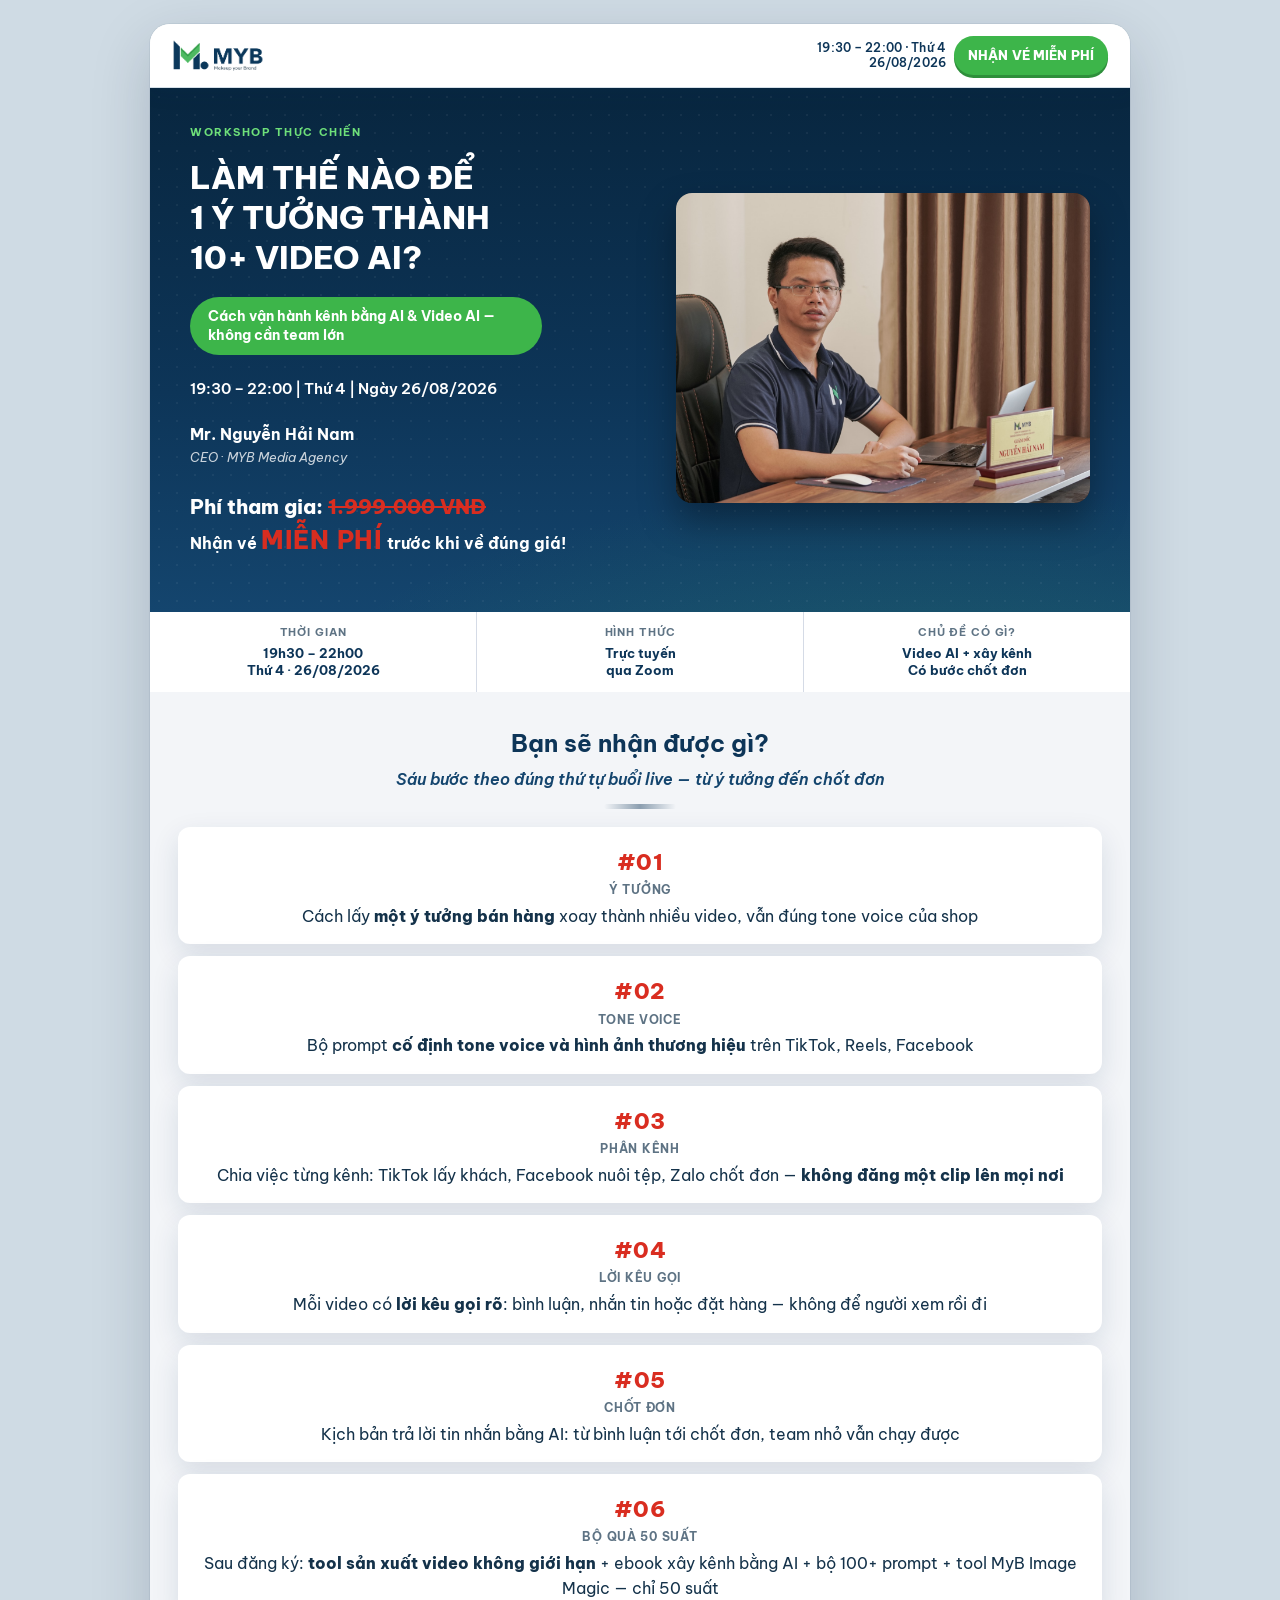
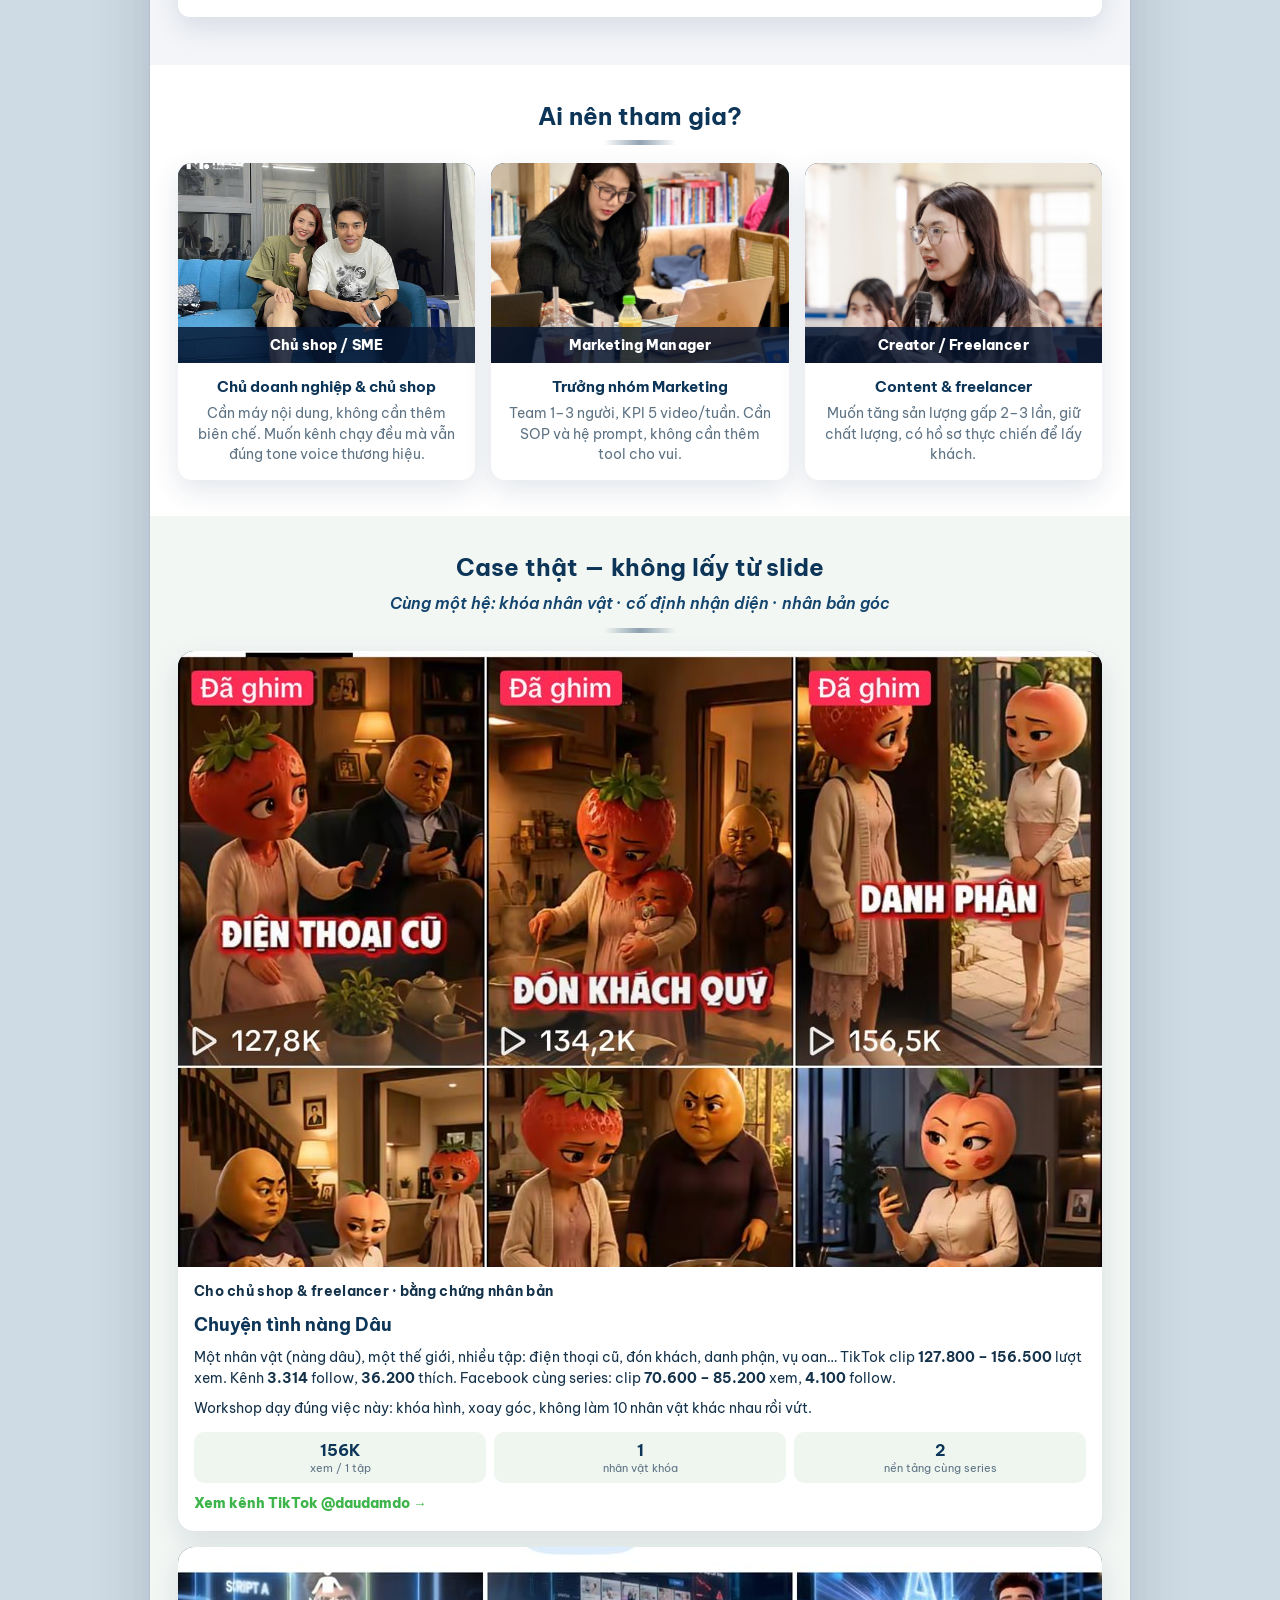
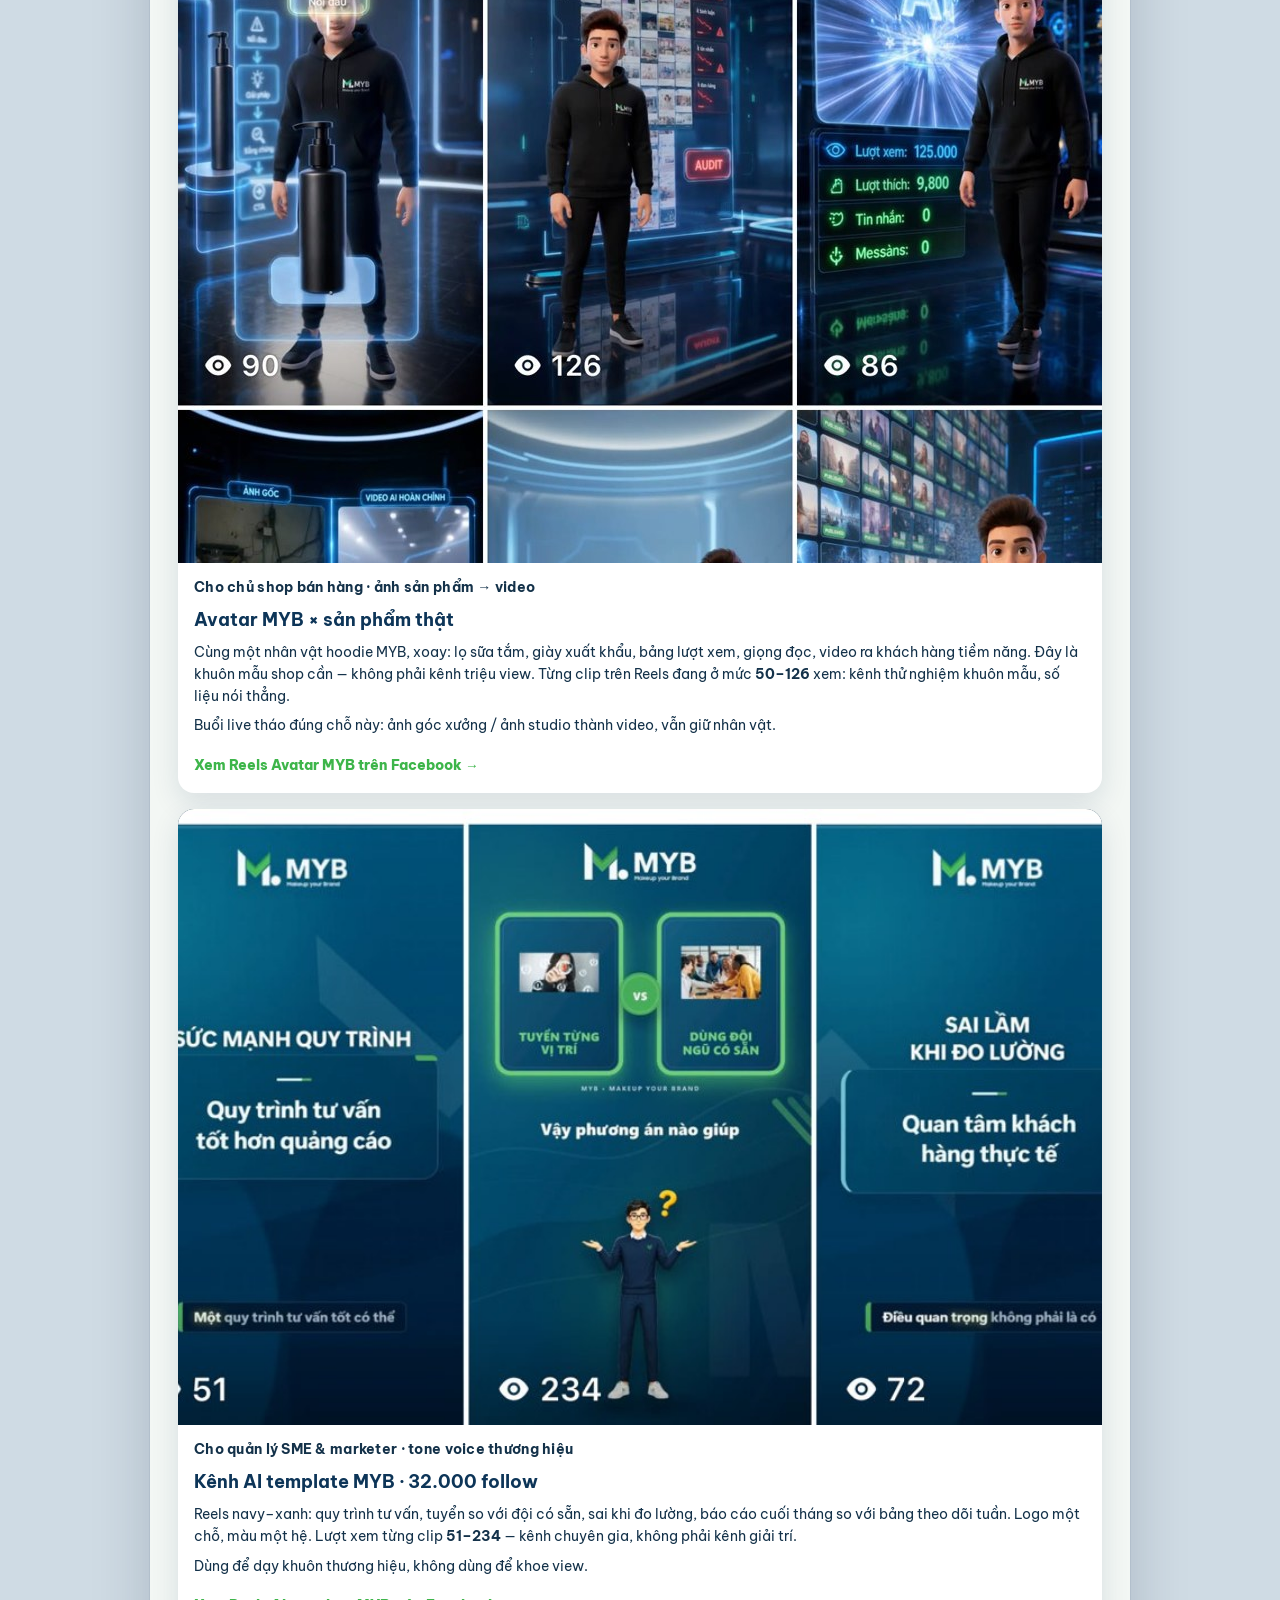
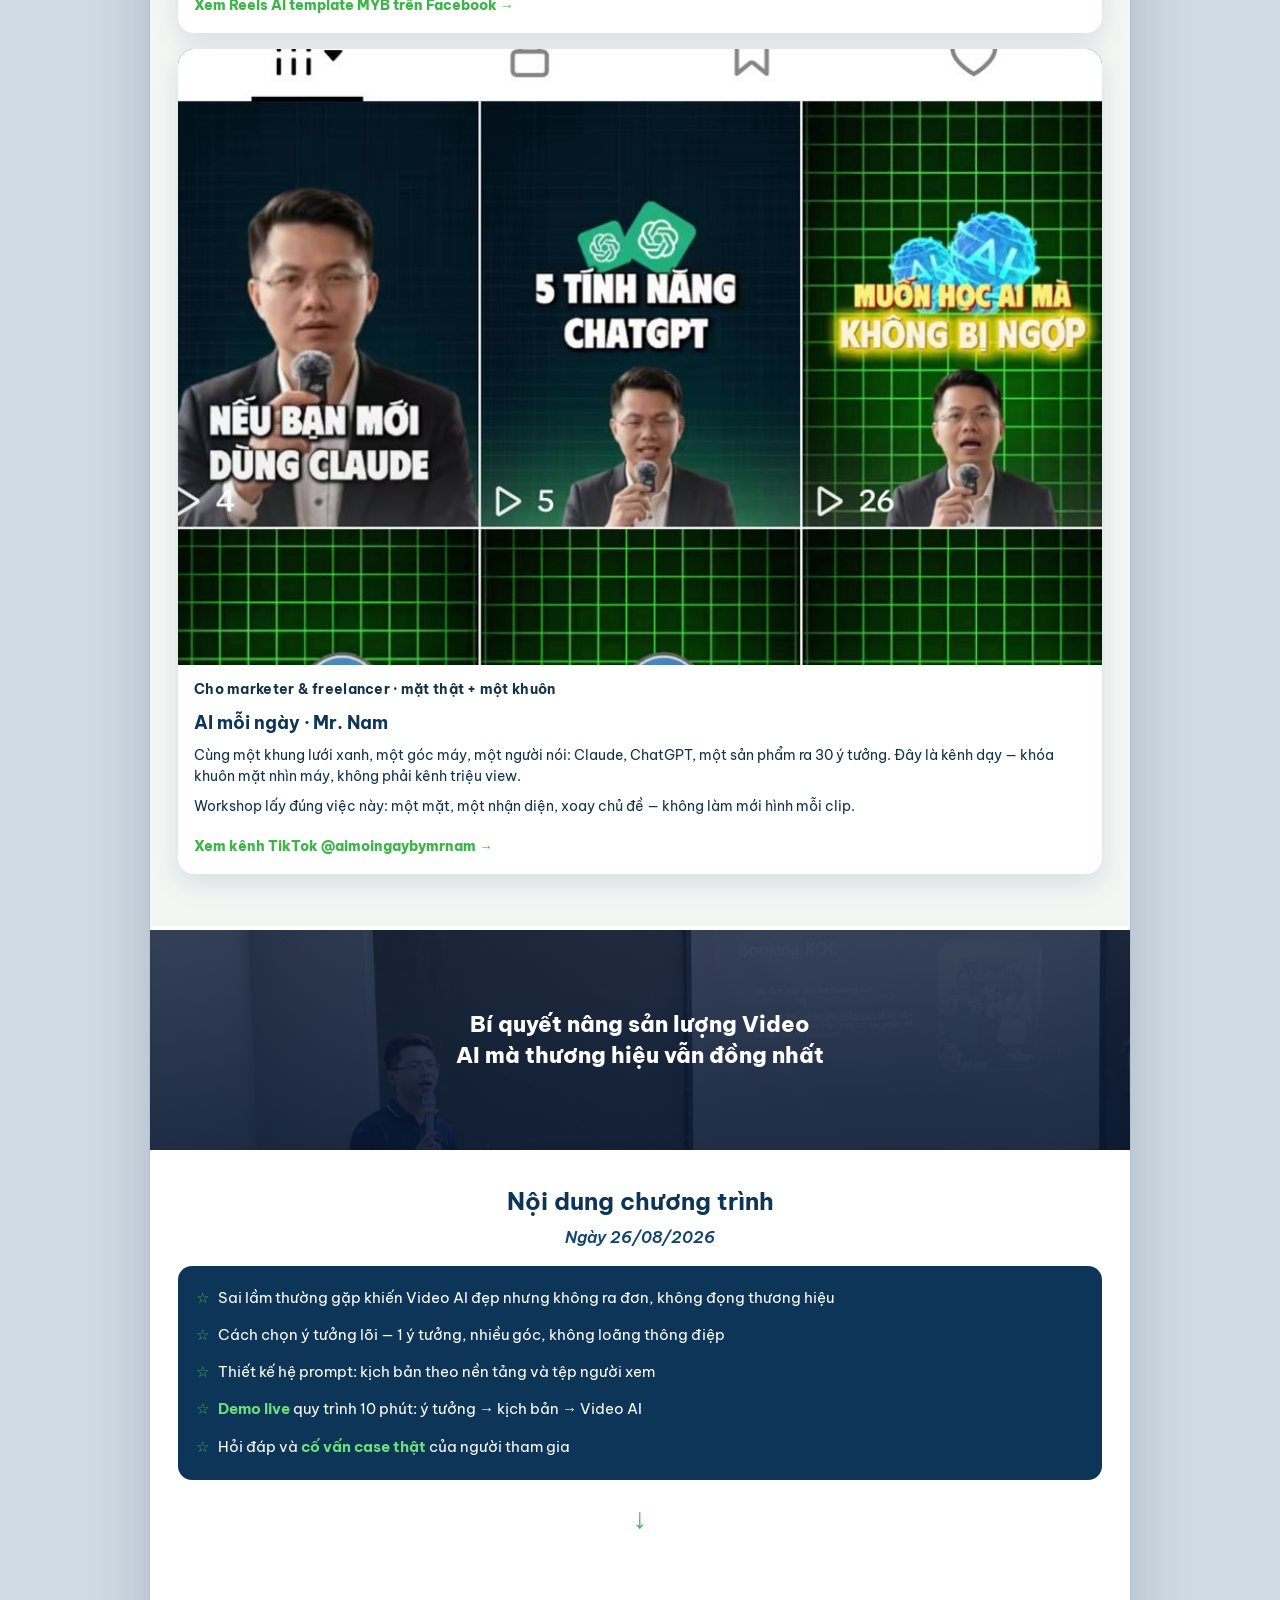
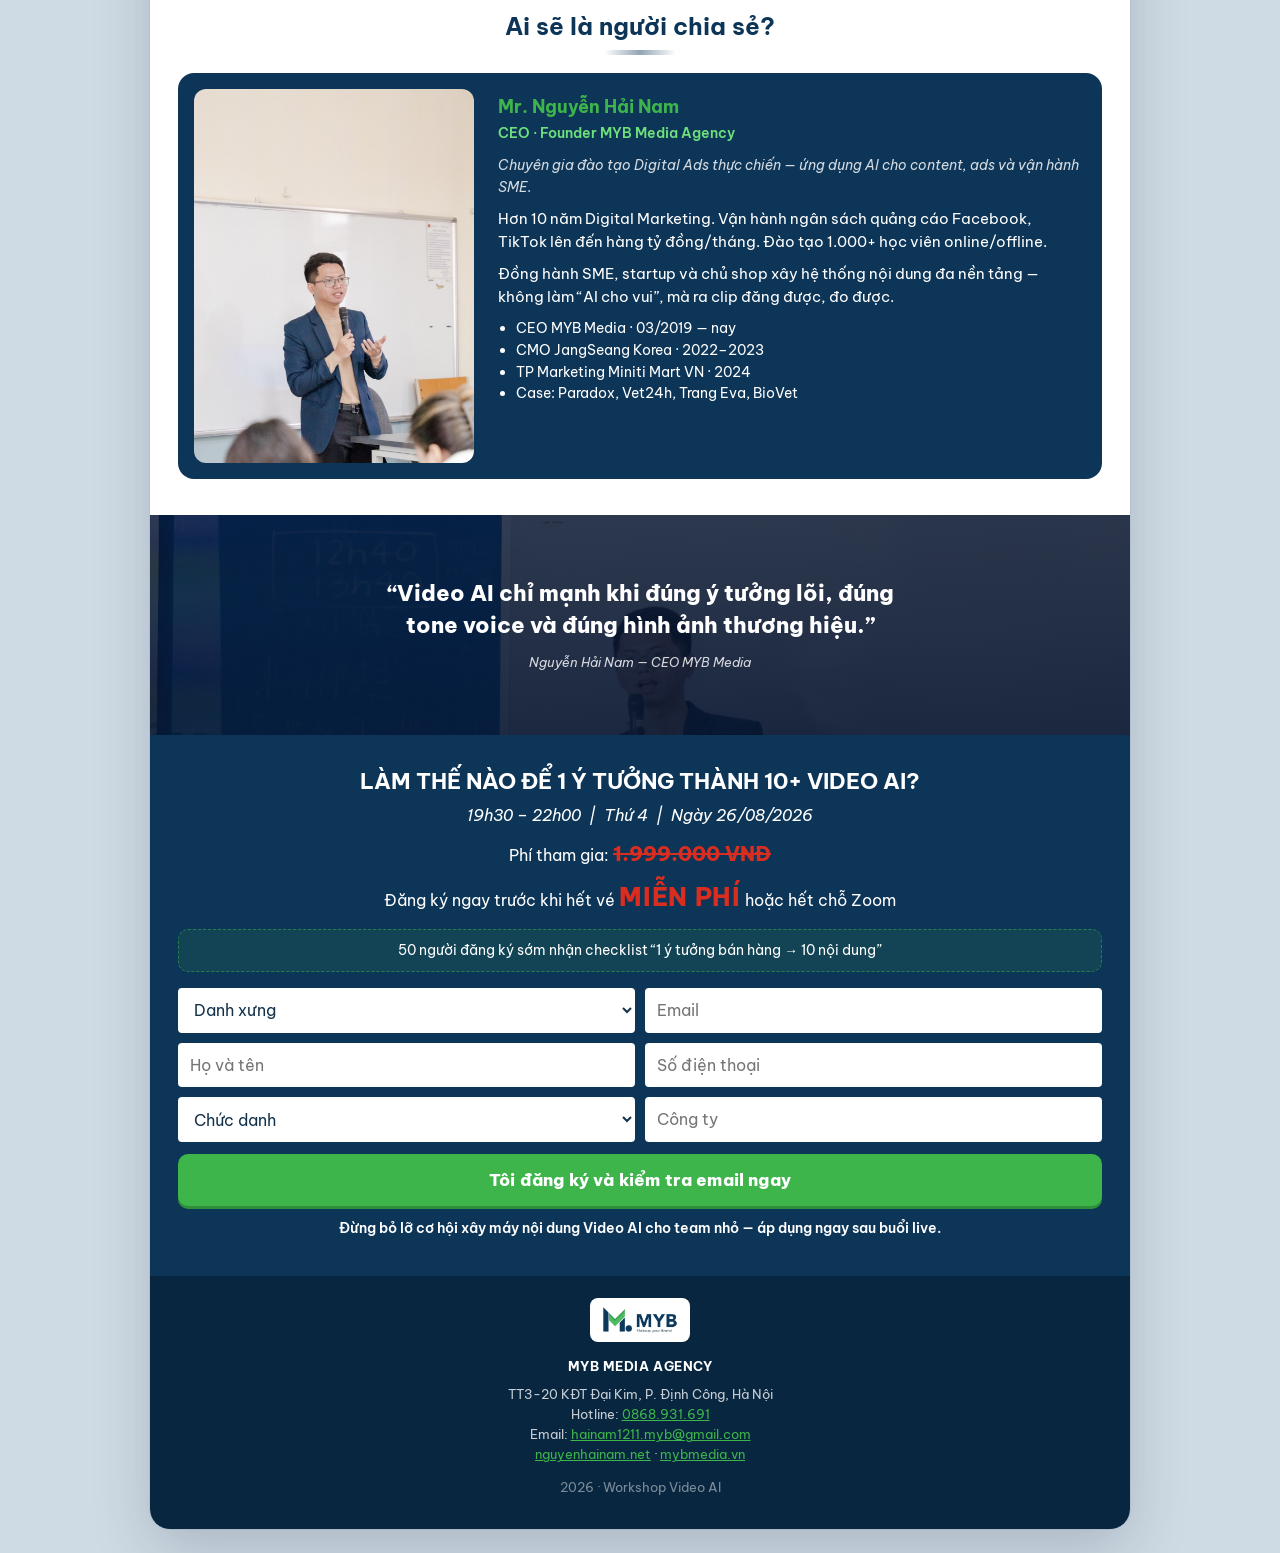
==== commit 92988e99: "fix: sửa câu từ — ý tưởng, tone voice, tên 4 món Landing dùng ý tưởng (không rút thành ý), bộ prompt" ====
--- a/index.html
+++ b/index.html
@@ -5,6 +5,10 @@
   <meta name="viewport" content="width=device-width, initial-scale=1, viewport-fit=cover" />
   <title>Làm thế nào để 1 ý tưởng thành 10+ Video AI?</title>
   <meta name="description" content="Workshop miễn phí 26/08/2026 — Nhân bản ý tưởng, vận hành kênh bằng AI & Video AI cùng Nguyễn Hải Nam, CEO MYB Media." />
+  <link rel="canonical" href="https://workshop-video-ai.mybmedia.vn/" />
+  <meta property="og:url" content="https://workshop-video-ai.mybmedia.vn/" />
+  <meta property="og:title" content="Làm thế nào để 1 ý tưởng thành 10+ Video AI?" />
+  <meta property="og:site_name" content="MYB Media" />
   <link rel="preconnect" href="https://fonts.googleapis.com" />
   <link rel="preconnect" href="https://fonts.gstatic.com" crossorigin />
   <link href="https://fonts.googleapis.com/css2?family=Be+Vietnam+Pro:ital,wght@0,400;0,600;0,700;0,800;1,400;1,600&display=swap" rel="stylesheet" />
@@ -62,20 +66,20 @@
 
     <section class="section benefits">
       <h2>Bạn sẽ nhận được gì?</h2>
-      <p class="agenda-date">Sáu bước theo đúng thứ tự buổi live — từ ra ý đến chốt đơn</p>
+      <p class="agenda-date">Sáu bước theo đúng thứ tự buổi live — từ ý tưởng đến chốt đơn</p>
       <div class="underline"></div>
 
       <article class="benefit">
         <div class="num">#01 <small>Ý tưởng</small></div>
-        <p>Cách lấy <b>một ý bán hàng</b> xoay thành nhiều video, vẫn đúng giọng shop</p>
-      </article>
-      <article class="benefit">
-        <div class="num">#02 <small>Nhận diện</small></div>
-        <p>Bộ câu lệnh giữ <b>giọng thương hiệu và hình ảnh</b> trên TikTok, Reels, Facebook</p>
+        <p>Cách lấy <b>một ý tưởng bán hàng</b> xoay thành nhiều video, vẫn đúng tone voice của shop</p>
+      </article>
+      <article class="benefit">
+        <div class="num">#02 <small>Tone voice</small></div>
+        <p>Bộ prompt <b>cố định tone voice và hình ảnh thương hiệu</b> trên TikTok, Reels, Facebook</p>
       </article>
       <article class="benefit">
         <div class="num">#03 <small>Phân kênh</small></div>
-        <p>Chia việc từng kênh: TikTok lấy khách, Facebook nuôi dưỡng, Zalo chốt đơn — <b>không đăng một clip lên mọi nơi</b></p>
+        <p>Chia việc từng kênh: TikTok lấy khách, Facebook nuôi tệp, Zalo chốt đơn — <b>không đăng một clip lên mọi nơi</b></p>
       </article>
       <article class="benefit">
         <div class="num">#04 <small>Lời kêu gọi</small></div>
@@ -87,12 +91,12 @@
       </article>
       <article class="benefit">
         <div class="num">#06 <small>Bộ quà 50 suất</small></div>
-        <p>Sau đăng ký: <b>tool video hàng loạt</b> + ebook kênh AI + 100 prompt + Image Magic — chỉ 50 suất</p>
+        <p>Sau đăng ký: <b>tool sản xuất video không giới hạn</b> + ebook xây kênh bằng AI + bộ 100+ prompt + tool MyB Image Magic — chỉ 50 suất</p>
       </article>
     </section>
 
     <section class="section">
-      <h2>Ai Nên Tham Gia?</h2>
+      <h2>Ai nên tham gia?</h2>
       <div class="underline"></div>
 
       <div class="who-grid">
@@ -102,7 +106,7 @@
             <figcaption>Chủ shop / SME</figcaption>
           </figure>
           <h3>Chủ doanh nghiệp &amp; chủ shop</h3>
-          <p>Cần máy nội dung, không cần thêm biên chế. Muốn kênh chạy đều mà vẫn đúng thương hiệu.</p>
+          <p>Cần máy nội dung, không cần thêm biên chế. Muốn kênh chạy đều mà vẫn đúng tone voice thương hiệu.</p>
         </article>
         <article class="who-card">
           <figure class="who-visual mkt">
@@ -118,14 +122,14 @@
             <figcaption>Creator / Freelancer</figcaption>
           </figure>
           <h3>Content &amp; freelancer</h3>
-          <p>Muốn tăng output gấp 2–3 lần, giữ chất, có portfolio thực chiến để lấy khách.</p>
+          <p>Muốn tăng sản lượng gấp 2–3 lần, giữ chất lượng, có hồ sơ thực chiến để lấy khách.</p>
         </article>
       </div>
     </section>
 
     <section class="section cases">
       <h2>Case thật — không lấy từ slide</h2>
-      <p class="agenda-date">Cùng một hệ: khóa nhân vật / khóa nhận diện / nhân bản góc</p>
+      <p class="agenda-date">Cùng một hệ: khóa nhân vật · cố định nhận diện · nhân bản góc</p>
       <div class="underline"></div>
 
       <a class="case-card" href="https://www.tiktok.com/@daudamdo" target="_blank" rel="noopener noreferrer">
@@ -153,7 +157,7 @@
         <div>
           <p class="case-tag">Cho chủ shop bán hàng · ảnh sản phẩm → video</p>
           <h3>Avatar MYB × sản phẩm thật</h3>
-          <p>Cùng một nhân vật hoodie MYB, xoay: lọ sữa tắm, giày xuất khẩu, bảng lượt xem, giọng đọc, video ra khách hàng tiềm năng. Đây là khuôn shop cần — không phải kênh triệu view. Từng clip trên Reels đang ở mức <b>50–126</b> xem: kênh thử nghiệm khuôn, số liệu nói thẳng.</p>
+          <p>Cùng một nhân vật hoodie MYB, xoay: lọ sữa tắm, giày xuất khẩu, bảng lượt xem, giọng đọc, video ra khách hàng tiềm năng. Đây là khuôn mẫu shop cần — không phải kênh triệu view. Từng clip trên Reels đang ở mức <b>50–126</b> xem: kênh thử nghiệm khuôn mẫu, số liệu nói thẳng.</p>
           <p>Buổi live tháo đúng chỗ này: ảnh góc xưởng / ảnh studio thành video, vẫn giữ nhân vật.</p>
           <span class="case-link">Xem Reels Avatar MYB trên Facebook →</span>
         </div>
@@ -164,7 +168,7 @@
           <img src="assets/case-myb-brand.jpg" alt="Kênh AI template MYB — Reels quy trình cho SME" width="887" height="840" loading="lazy" />
         </figure>
         <div>
-          <p class="case-tag">Cho quản lý SME &amp; marketer · giọng thương hiệu</p>
+          <p class="case-tag">Cho quản lý SME &amp; marketer · tone voice thương hiệu</p>
           <h3>Kênh AI template MYB · 32.000 follow</h3>
           <p>Reels navy–xanh: quy trình tư vấn, tuyển so với đội có sẵn, sai khi đo lường, báo cáo cuối tháng so với bảng theo dõi tuần. Logo một chỗ, màu một hệ. Lượt xem từng clip <b>51–234</b> — kênh chuyên gia, không phải kênh giải trí.</p>
           <p>Dùng để dạy khuôn thương hiệu, không dùng để khoe view.</p>
@@ -179,7 +183,7 @@
         <div>
           <p class="case-tag">Cho marketer &amp; freelancer · mặt thật + một khuôn</p>
           <h3>AI mỗi ngày · Mr. Nam</h3>
-          <p>Cùng một khung lưới xanh, một góc máy, một người nói: Claude, ChatGPT, một sản phẩm 30 ý. Đây là kênh dạy — khóa khuôn mặt nhìn máy, không phải kênh triệu view.</p>
+          <p>Cùng một khung lưới xanh, một góc máy, một người nói: Claude, ChatGPT, một sản phẩm ra 30 ý tưởng. Đây là kênh dạy — khóa khuôn mặt nhìn máy, không phải kênh triệu view.</p>
           <p>Workshop lấy đúng việc này: một mặt, một nhận diện, xoay chủ đề — không làm mới hình mỗi clip.</p>
           <span class="case-link">Xem kênh TikTok @aimoingaybymrnam →</span>
         </div>
@@ -197,8 +201,8 @@
       <h2>Nội dung chương trình</h2>
       <p class="agenda-date">Ngày 26/08/2026</p>
       <ul class="agenda-box">
-        <li>Sai lầm thường gặp khiến Video AI đẹp nhưng không ra đơn, không đọng brand</li>
-        <li>Cách chọn ý tưởng lõi — 1 insight, nhiều góc, không loãng thông điệp</li>
+        <li>Sai lầm thường gặp khiến Video AI đẹp nhưng không ra đơn, không đọng thương hiệu</li>
+        <li>Cách chọn ý tưởng lõi — 1 ý tưởng, nhiều góc, không loãng thông điệp</li>
         <li>Thiết kế hệ prompt: kịch bản theo nền tảng và tệp người xem</li>
         <li><b>Demo live</b> quy trình 10 phút: ý tưởng → kịch bản → Video AI</li>
         <li>Hỏi đáp và <b>cố vấn case thật</b> của người tham gia</li>
@@ -207,7 +211,7 @@
     </section>
 
     <section class="section">
-      <h2>Ai Sẽ Là Người Chia Sẻ?</h2>
+      <h2>Ai sẽ là người chia sẻ?</h2>
       <div class="underline"></div>
       <article class="speaker-card">
         <figure class="speaker-photo">
@@ -232,7 +236,7 @@
     <blockquote class="quote">
       <img src="assets/nam-class.jpg" alt="" aria-hidden="true" loading="lazy" />
       <div class="quote-copy">
-        <p>“Video AI chỉ mạnh khi đúng insight, đúng giọng thương hiệu và đúng hình ảnh thương hiệu.”</p>
+        <p>“Video AI chỉ mạnh khi đúng ý tưởng lõi, đúng tone voice và đúng hình ảnh thương hiệu.”</p>
         <cite>Nguyễn Hải Nam — CEO MYB Media</cite>
       </div>
     </blockquote>
@@ -242,7 +246,7 @@
       <p class="when">19h30 – 22h00 &nbsp;|&nbsp; Thứ 4 &nbsp;|&nbsp; Ngày 26/08/2026</p>
       <div class="label">Phí tham gia: <span class="price-old">1.999.000 VNĐ</span></div>
       <p>Đăng ký ngay trước khi hết vé <span class="blink">miễn phí</span> hoặc hết chỗ Zoom</p>
-      <p class="gift-50">50 người đăng ký sớm nhận checklist “1 ý bán hàng → 10 nội dung”</p>
+      <p class="gift-50">50 người đăng ký sớm nhận checklist “1 ý tưởng bán hàng → 10 nội dung”</p>
 
       <form data-register>
         <div class="err" role="alert"></div>
--- a/css/styles.css
+++ b/css/styles.css
@@ -1068,10 +1068,18 @@
 }
 
 .stack h3 {
+  margin: 0 0 6px;
+  text-align: center;
+  color: var(--white);
+  font-size: 16px;
+}
+
+.stack-note {
   margin: 0 0 12px;
   text-align: center;
-  color: var(--white);
-  font-size: 16px;
+  font-size: 12px;
+  line-height: 1.4;
+  opacity: 0.72;
 }
 
 .stack-row {
